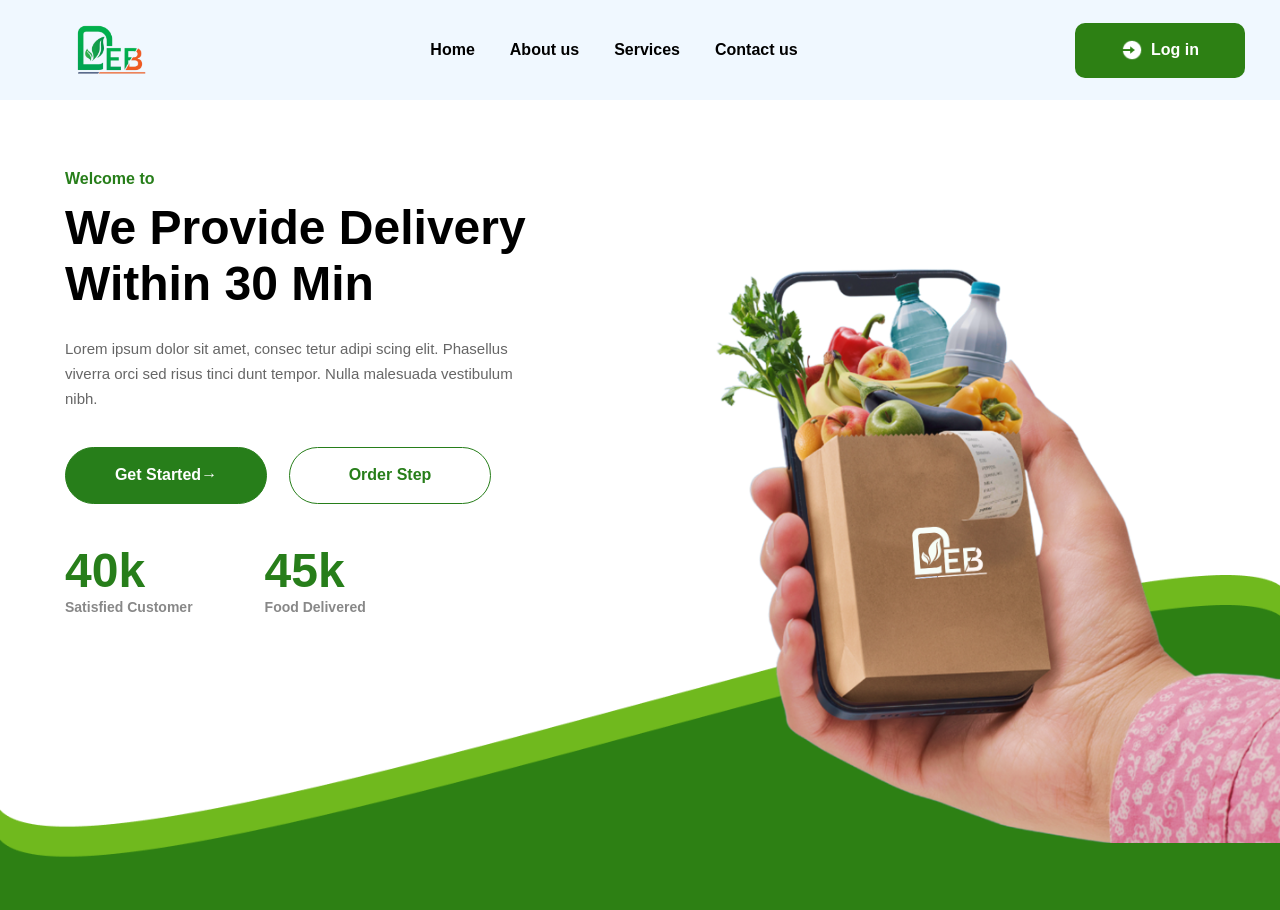
==== Projects/food-grocery-delivery-app/index.html @ 780d849a "initate project" ====
<!DOCTYPE html>
<html lang="en">

<head>
    <meta charset="UTF-8">
    <meta name="viewport" content="width=device-width, initial-scale=1.0">
    <title>Seetal</title>

    <link rel="stylesheet" href="style.css">
</head>

<body>

    <header>
        <nav>

            <!-- Logo -->
            <a href="#" class="logo">
                <img class="logo-img" src="assets/seetal logo.png" alt="Seetal Logo">
            </a>

            <!-- Menu -->
            <div class="menu">
                <ul>
                    <li>Home</li>
                    <li>About us</li>
                    <li>Services</li>
                    <li>Contact us</li>
                </ul>
            </div>

            <!-- Login -->
            <div class="login-btn">
                <img src="assets/ri_login-circle-fill.png" alt="Login">
                <span>Log in</span>
            </div>

        </nav>
    </header>

<main class="hero-container">

    <!-- Green curved background PNG -->
    <img class="hero-bg" src="assets/hero-bg.png" alt="">
    <img class="hero-bg2" src="assets/hero-bg2.png" alt="">

    <section class="hero-content">

        <span class="welcome-text">Welcome to</span>

        <h1 class="main-heading">
            We Provide Delivery<br>
            Within 30 Min
        </h1>

        <p class="description">
            Lorem ipsum dolor sit amet, consec tetur adipi scing elit.
            Phasellus viverra orci sed risus tinci dunt tempor. Nulla
            malesuada vestibulum nibh.
        </p>

        <div class="cta-group">
            <a href="#" class="btn btn-primary">
                Get Started <span>→</span>
            </a>

            <a href="#" class="btn btn-secondary">
                Order Step
            </a>
        </div>

        <div class="metrics-group">

            <div class="metric-item">
                <h3>40k</h3>
                <p>Satisfied Customer</p>
            </div>

            <div class="metric-item">
                <h3>45k</h3>
                <p>Food Delivered</p>
            </div>

        </div>

    </section>


    <section class="hero-graphic">
        <img src="assets/Group 146.png" alt="Grocery delivery">
    </section>

</main>

<section class="food-grocery-section">


</section>

</body>

</html>
---- Projects/food-grocery-delivery-app/style.css ----
* {
    margin: 0;
    padding: 0;
    box-sizing: border-box;
}

body {
    width: 100%;
    font-family: Lato, sans-serif;
}

header {
    width: 100%;
    height: 100px;
    background-color: aliceblue;
}

nav {
    width: 100%;
    height: 100%;
    display: flex;
    align-items: center;
    justify-content: space-between;
    padding: 0 35px 0 70px;
}

/* Logo */
.logo {
    display: flex;
    align-items: center;
}

.logo-img {
    width: 83px;
    height: 83px;
    object-fit: contain;
}

/* Navigation Menu */
.menu ul {
    display: flex;
    align-items: center;
    list-style: none;
    gap: 35px;
}

.menu ul li {
    font-family: Lato, sans-serif;
    font-weight: 700;
    font-size: 16px;
    line-height: 20px;
    cursor: pointer;
}

/* Login Button */
.login-btn {
    width: 170px;
    height: 55px;
    border-radius: 10px;
    background-color: #2D8014;
    color: white;

    display: flex;
    align-items: center;
    justify-content: center;
    gap: 8px;

    font-family: Lato, sans-serif;
    font-weight: 700;
    font-size: 16px;
    cursor: pointer;
}

.login-btn img {
    width: 22px;
    height: 22px;
    object-fit: contain;
}

.hero-container {
    width: 100%;
    height: 90vh;

    position: relative;
    display: flex;

    padding: 70px 65px 0;

    box-sizing: border-box;

    background: #ffffff;

    overflow: hidden;
}


.hero-bg {
    position: absolute;
    width: 100%;
    height: auto;
    left: 0;
    bottom: 0;
    z-index: 2;
    pointer-events: none;
}

.hero-bg2 {
    position: absolute;
    width: 100%;
    height: auto;
    left: 0;
    bottom: 0;
    z-index: 1;
    margin-bottom: 30px;
    pointer-events: none;
}



.hero-content {
    width: 52%;
    position: relative;
    z-index: 3;
    display: flex;
    flex-direction: column;
}


.welcome-text {
    color: #277e1a;

    font-family: Lato, sans-serif;
    font-size: 16px;
    font-weight: 700;

    margin-bottom: 12px;
}


.main-heading {
    margin: 0 0 25px;

    color: #000000;

    font-family: Lato, sans-serif;
    font-size: 48px;
    font-weight: 700;

    line-height: 1.17;
}


.description {
    max-width: 475px;

    margin: 0 0 35px;

    color: #666666;

    font-family: Lato, sans-serif;
    font-size: 15px;

    line-height: 1.65;
}

.cta-group {
    display: flex;
    gap: 22px;

    margin-bottom: 43px;
}


.btn {
    width: 202px;
    height: 57px;

    display: inline-flex;
    align-items: center;
    justify-content: center;

    border-radius: 30px;

    font-family: Lato, sans-serif;
    font-size: 16px;
    font-weight: 600;

    text-decoration: none;

    box-sizing: border-box;
}


.btn-primary {
    background: #277e1a;

    color: white;

    border: 1px solid #277e1a;
}


.btn-secondary {
    background: white;

    color: #277e1a;

    border: 1px solid #277e1a;
}


.metrics-group {
    display: flex;

    gap: 72px;
}


.metric-item h3 {
    margin: 0 0 4px;

    color: #277e1a;

    font-size: 48px;
    font-weight: 700;

    line-height: 1;
}


.metric-item p {
    margin: 0;

    color: #888888;

    font-size: 14px;
    font-weight: 600;
}

.hero-graphic {
    width: 48%;

    position: relative;
    z-index: 4;

    display: flex;
    justify-content: center;
    align-items: flex-start;
}


.hero-graphic img {
    width: 600px;
    max-width: none;

    height: auto;

    position: absolute;

    top: 55px;
    right: -65px;
}
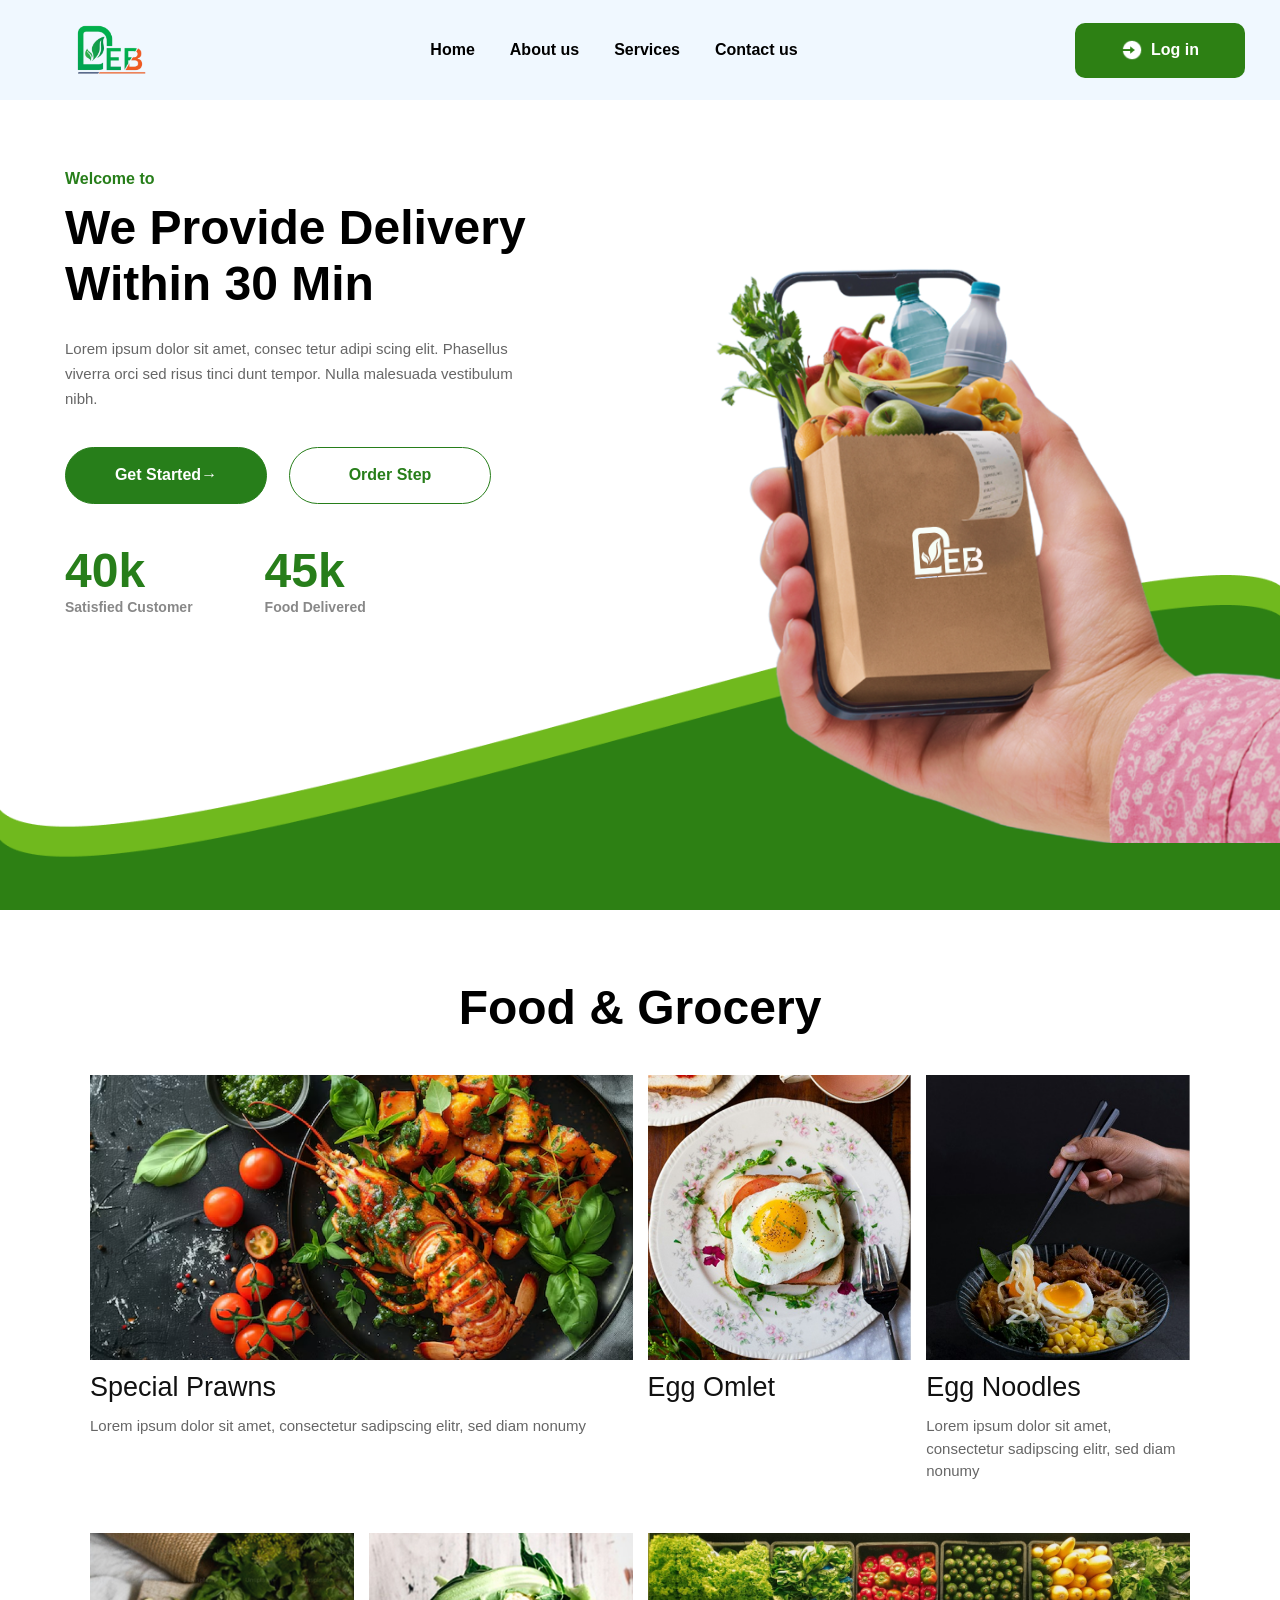
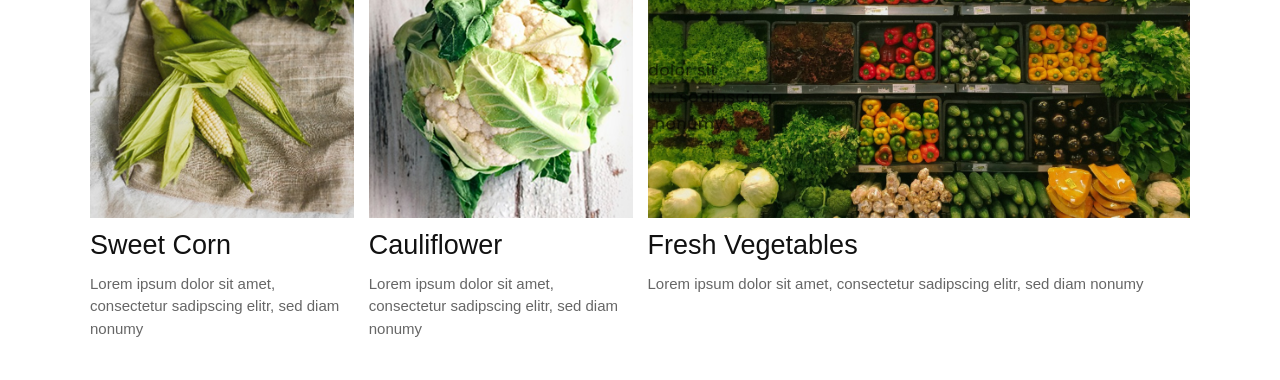
==== commit 4d4471b3: "add food grocery section" ====
--- a/Projects/food-grocery-delivery-app/index.html
+++ b/Projects/food-grocery-delivery-app/index.html
@@ -92,10 +92,61 @@
 
 </main>
 
-<section class="food-grocery-section">
+<!-- <section class="food-grocery-section">
 
+    <h2 class="section-heading">Food & Grocery</h3>
+
+    <div class="food-grid">
+        <div class="card">
+            <img src="assets/Frame 1102.png" alt="">
+            <h3>Special Prawns</h3>
+            <p>Lorem ipsum dolor sit amet, consetetur sadipscing elitr, sed diam nonumy</p>
+        </div>
+    </div>
+
+</section> -->
+
+<h2 class="section-heading">Food & Grocery</h3>
+    
+<section class="food-grid">
+
+    <div class="food-card food-large">
+        <img src="assets/Frame 1102.png" alt="Special Prawns">
+        <h2>Special Prawns</h2>
+        <p>Lorem ipsum dolor sit amet, consectetur sadipscing elitr, sed diam nonumy</p>
+    </div>
+
+    <div class="food-card">
+        <img src="assets/Frame 1104.png" alt="Egg Omlet">
+        <h2>Egg Omlet</h2>
+    </div>
+
+    <div class="food-card">
+        <img src="assets/Frame 1103.png" alt="Egg Noodles">
+        <h2>Egg Noodles</h2>
+        <p>Lorem ipsum dolor sit amet, consectetur sadipscing elitr, sed diam nonumy</p>
+    </div>
+
+    <div class="food-card">
+        <img src="assets/Frame 1117.png" alt="Sweet Corn">
+        <h2>Sweet Corn</h2>
+        <p>Lorem ipsum dolor sit amet, consectetur sadipscing elitr, sed diam nonumy</p>
+    </div>
+
+    <div class="food-card">
+        <img src="assets/Frame 1116.png" alt="Cauliflower">
+        <h2>Cauliflower</h2>
+        <p>Lorem ipsum dolor sit amet, consectetur sadipscing elitr, sed diam nonumy</p>
+    </div>
+
+    <div class="food-card food-large">
+        <img src="assets/Frame 1114.png" alt="Fresh Vegetables">
+        <h2>Fresh Vegetables</h2>
+        <p>Lorem ipsum dolor sit amet, consectetur sadipscing elitr, sed diam nonumy</p>
+    </div>
 
 </section>
+
 
 </body>
 
--- a/Projects/food-grocery-delivery-app/style.css
+++ b/Projects/food-grocery-delivery-app/style.css
@@ -259,4 +259,97 @@
 
     top: 55px;
     right: -65px;
+}
+
+
+
+.section-heading{
+    color: #000000;
+    font-family: Lato, sans-serif;
+    font-size: 48px;
+    font-weight: 700;
+    text-align: center;
+    padding-top: 70px;
+}
+
+
+
+.food-grid {
+    width: 90%;
+    max-width: 1100px;
+    margin: 40px auto;
+
+    display: grid;
+    grid-template-columns: repeat(4, 1fr);
+
+    gap: 50px 15px;
+}
+
+
+/* First image = 2 columns */
+.food-card:nth-child(1) {
+    grid-column: span 2;
+}
+
+
+/* Second image = 1 column */
+.food-card:nth-child(2) {
+    grid-column: span 1;
+}
+
+
+/* Third image = 1 column */
+.food-card:nth-child(3) {
+    grid-column: span 1;
+}
+
+
+/* Fourth image = 1 column */
+.food-card:nth-child(4) {
+    grid-column: span 1;
+}
+
+
+/* Fifth image = 1 column */
+.food-card:nth-child(5) {
+    grid-column: span 1;
+}
+
+
+/* Last image = 2 columns */
+.food-card:nth-child(6) {
+    grid-column: span 2;
+}
+
+
+.food-card img {
+    width: 100%;
+    height: 285px;
+
+    display: block;
+    object-fit: cover;
+}
+
+
+.food-card h2 {
+    margin: 12px 0;
+
+    font-family: Lato, sans-serif;
+    font-size: 27px;
+    font-weight: 500;
+
+    color: #111;
+}
+
+
+.food-card p {
+    margin: 0;
+
+    max-width: 500px;
+
+    font-family: Lato, sans-serif;
+    font-size: 15px;
+    line-height: 1.5;
+
+    color: #666;
 }
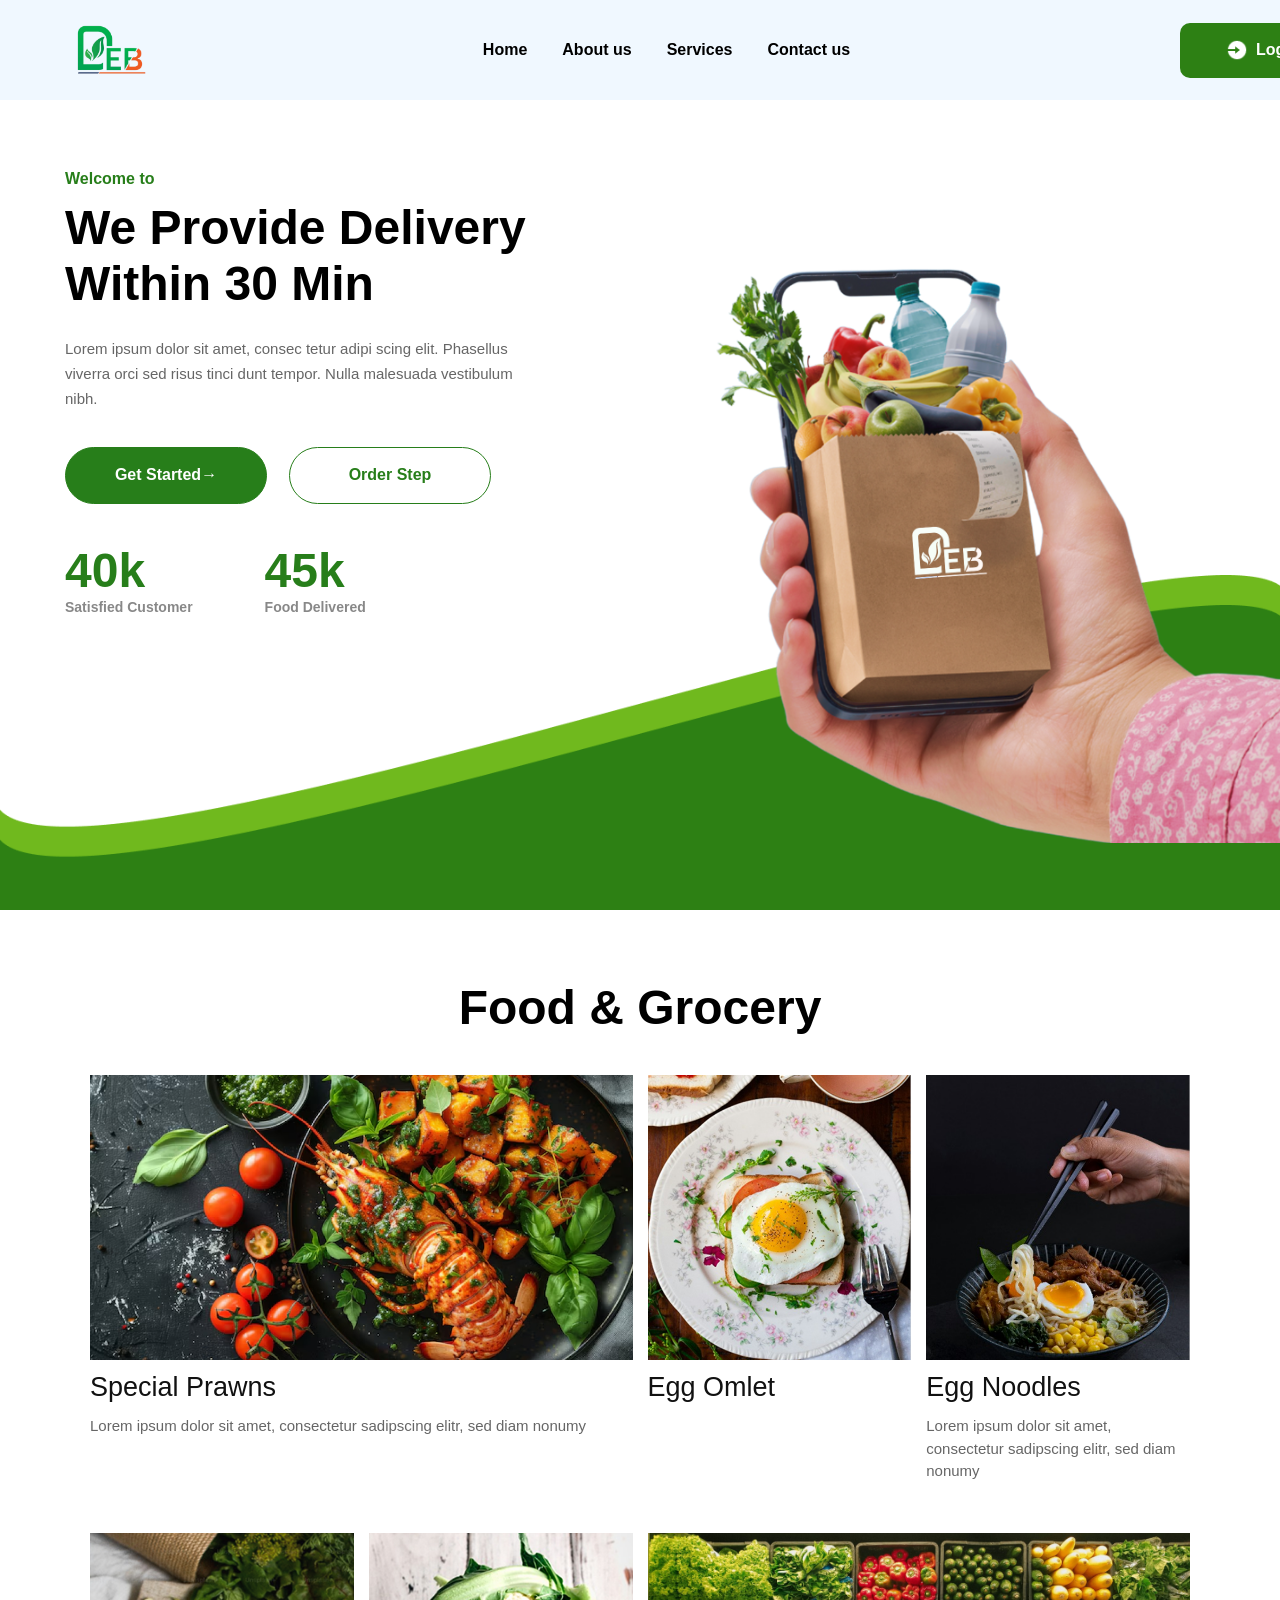
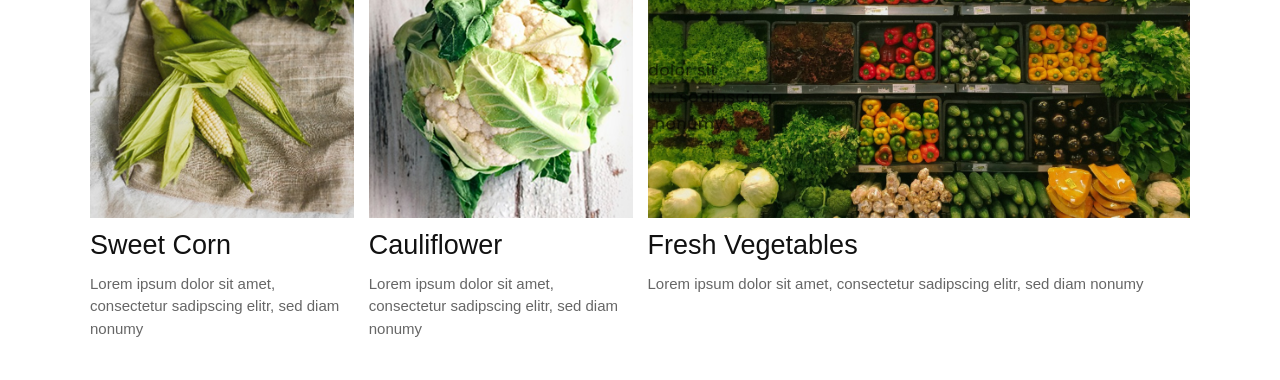
==== commit 37739d73: "complete" ====
--- a/Projects/food-grocery-delivery-app/index.html
+++ b/Projects/food-grocery-delivery-app/index.html
@@ -14,12 +14,10 @@
     <header>
         <nav>
 
-            <!-- Logo -->
             <a href="#" class="logo">
                 <img class="logo-img" src="assets/seetal logo.png" alt="Seetal Logo">
             </a>
 
-            <!-- Menu -->
             <div class="menu">
                 <ul>
                     <li>Home</li>
@@ -29,7 +27,6 @@
                 </ul>
             </div>
 
-            <!-- Login -->
             <div class="login-btn">
                 <img src="assets/ri_login-circle-fill.png" alt="Login">
                 <span>Log in</span>
@@ -40,7 +37,7 @@
 
 <main class="hero-container">
 
-    <!-- Green curved background PNG -->
+    
     <img class="hero-bg" src="assets/hero-bg.png" alt="">
     <img class="hero-bg2" src="assets/hero-bg2.png" alt="">
 
--- a/Projects/food-grocery-delivery-app/style.css
+++ b/Projects/food-grocery-delivery-app/style.css
@@ -1,7 +1,7 @@
 * {
     margin: 0;
     padding: 0;
-    box-sizing: border-box;
+    /* box-sizing: border-box; */
 }
 
 body {
@@ -24,7 +24,6 @@
     padding: 0 35px 0 70px;
 }
 
-/* Logo */
 .logo {
     display: flex;
     align-items: center;
@@ -36,7 +35,6 @@
     object-fit: contain;
 }
 
-/* Navigation Menu */
 .menu ul {
     display: flex;
     align-items: center;
@@ -52,7 +50,6 @@
     cursor: pointer;
 }
 
-/* Login Button */
 .login-btn {
     width: 170px;
     height: 55px;
@@ -286,37 +283,31 @@
 }
 
 
-/* First image = 2 columns */
 .food-card:nth-child(1) {
     grid-column: span 2;
 }
 
 
-/* Second image = 1 column */
 .food-card:nth-child(2) {
     grid-column: span 1;
 }
 
 
-/* Third image = 1 column */
 .food-card:nth-child(3) {
     grid-column: span 1;
 }
 
 
-/* Fourth image = 1 column */
 .food-card:nth-child(4) {
     grid-column: span 1;
 }
 
 
-/* Fifth image = 1 column */
 .food-card:nth-child(5) {
     grid-column: span 1;
 }
 
 
-/* Last image = 2 columns */
 .food-card:nth-child(6) {
     grid-column: span 2;
 }
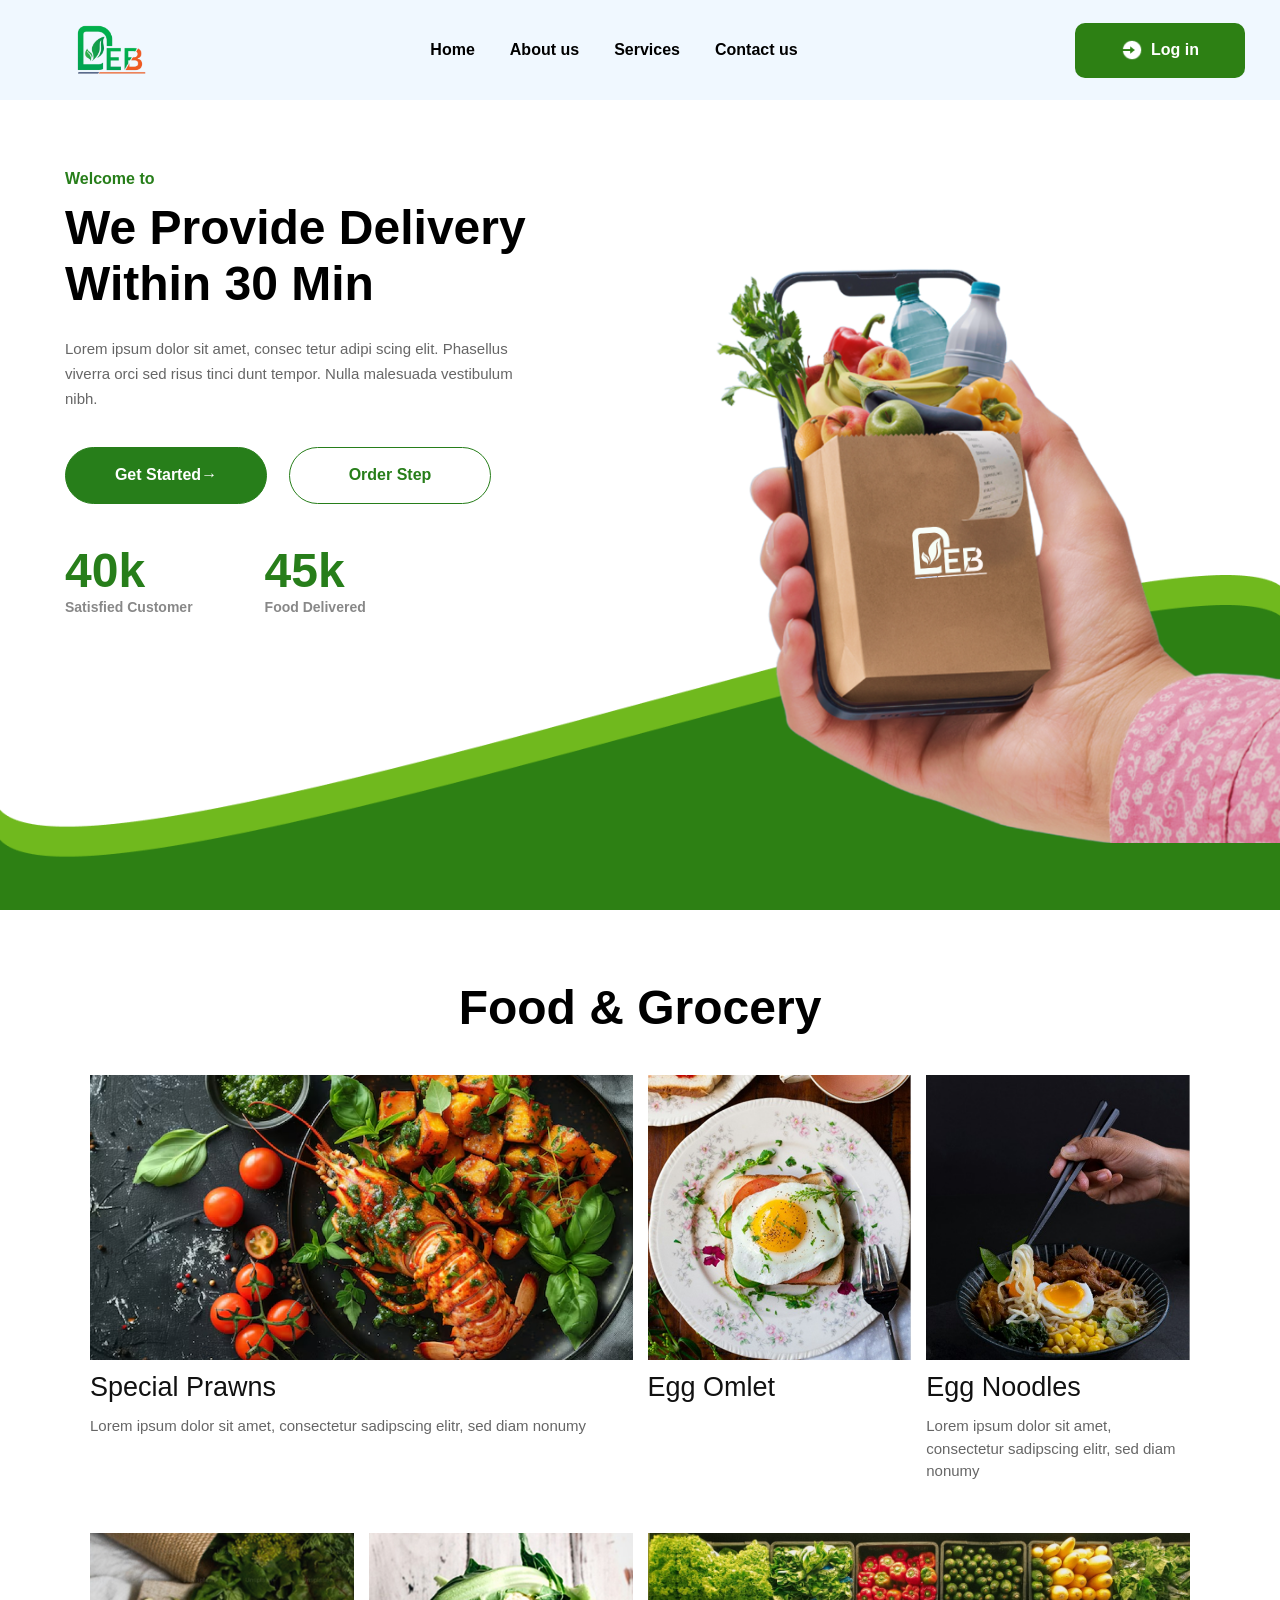
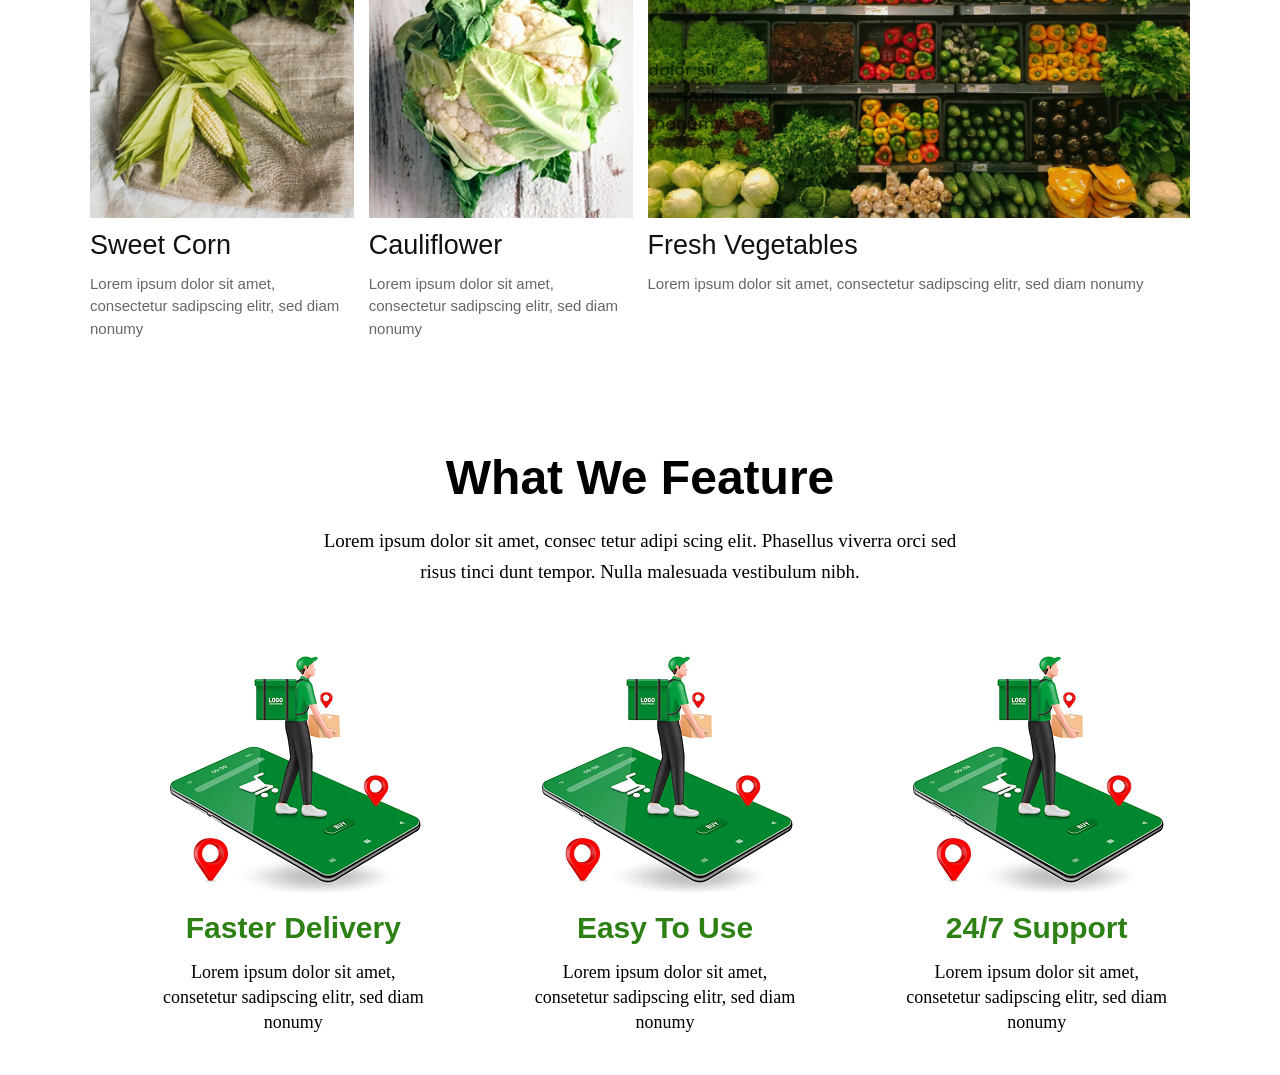
==== commit 8c008638: "add feature section" ====
--- a/Projects/food-grocery-delivery-app/index.html
+++ b/Projects/food-grocery-delivery-app/index.html
@@ -144,6 +144,27 @@
 
 </section>
 
+<h2 class="section-heading">What We Feature</h3>
+<p class="section-p">Lorem ipsum dolor sit amet, consec tetur adipi scing elit. Phasellus viverra orci sed <br> risus tinci dunt tempor. Nulla malesuada vestibulum nibh.</p>
+<section class="feature">
+    <div class="feature-card">
+        <img src="assets/image 45.png" alt="">
+        <h2>Faster Delivery</h2>
+        <p>Lorem ipsum dolor sit amet, consetetur sadipscing elitr, sed diam nonumy</p>
+    </div>
+
+    <div class="feature-card">
+        <img src="assets/image 45.png" alt="">
+        <h2>Easy To Use</h2>
+        <p>Lorem ipsum dolor sit amet, consetetur sadipscing elitr, sed diam nonumy</p>
+    </div>
+
+    <div class="feature-card">
+        <img src="assets/image 45.png" alt="">
+        <h2>24/7 Support</h2>
+        <p>Lorem ipsum dolor sit amet, consetetur sadipscing elitr, sed diam nonumy</p>
+    </div>
+</section>
 
 </body>
 
--- a/Projects/food-grocery-delivery-app/style.css
+++ b/Projects/food-grocery-delivery-app/style.css
@@ -1,7 +1,7 @@
 * {
     margin: 0;
     padding: 0;
-    /* box-sizing: border-box; */
+    box-sizing: border-box;
 }
 
 body {
@@ -77,16 +77,11 @@
 .hero-container {
     width: 100%;
     height: 90vh;
-
     position: relative;
     display: flex;
-
     padding: 70px 65px 0;
-
     box-sizing: border-box;
-
     background: #ffffff;
-
     overflow: hidden;
 }
 
@@ -125,45 +120,35 @@
 
 .welcome-text {
     color: #277e1a;
-
     font-family: Lato, sans-serif;
     font-size: 16px;
     font-weight: 700;
-
     margin-bottom: 12px;
 }
 
 
 .main-heading {
     margin: 0 0 25px;
-
     color: #000000;
-
     font-family: Lato, sans-serif;
     font-size: 48px;
     font-weight: 700;
-
     line-height: 1.17;
 }
 
 
 .description {
     max-width: 475px;
-
     margin: 0 0 35px;
-
     color: #666666;
-
     font-family: Lato, sans-serif;
     font-size: 15px;
-
     line-height: 1.65;
 }
 
 .cta-group {
     display: flex;
     gap: 22px;
-
     margin-bottom: 43px;
 }
 
@@ -171,56 +156,43 @@
 .btn {
     width: 202px;
     height: 57px;
-
     display: inline-flex;
     align-items: center;
     justify-content: center;
-
     border-radius: 30px;
-
     font-family: Lato, sans-serif;
     font-size: 16px;
     font-weight: 600;
-
     text-decoration: none;
-
     box-sizing: border-box;
 }
 
 
 .btn-primary {
     background: #277e1a;
-
     color: white;
-
     border: 1px solid #277e1a;
 }
 
 
 .btn-secondary {
     background: white;
-
     color: #277e1a;
-
     border: 1px solid #277e1a;
 }
 
 
 .metrics-group {
     display: flex;
-
     gap: 72px;
 }
 
 
 .metric-item h3 {
     margin: 0 0 4px;
-
     color: #277e1a;
-
     font-size: 48px;
     font-weight: 700;
-
     line-height: 1;
 }
 
@@ -236,10 +208,8 @@
 
 .hero-graphic {
     width: 48%;
-
     position: relative;
     z-index: 4;
-
     display: flex;
     justify-content: center;
     align-items: flex-start;
@@ -249,11 +219,8 @@
 .hero-graphic img {
     width: 600px;
     max-width: none;
-
     height: auto;
-
     position: absolute;
-
     top: 55px;
     right: -65px;
 }
@@ -275,10 +242,8 @@
     width: 90%;
     max-width: 1100px;
     margin: 40px auto;
-
     display: grid;
     grid-template-columns: repeat(4, 1fr);
-
     gap: 50px 15px;
 }
 
@@ -316,7 +281,6 @@
 .food-card img {
     width: 100%;
     height: 285px;
-
     display: block;
     object-fit: cover;
 }
@@ -324,23 +288,70 @@
 
 .food-card h2 {
     margin: 12px 0;
-
     font-family: Lato, sans-serif;
     font-size: 27px;
     font-weight: 500;
-
     color: #111;
 }
 
 
 .food-card p {
     margin: 0;
-
     max-width: 500px;
-
     font-family: Lato, sans-serif;
     font-size: 15px;
     line-height: 1.5;
-
     color: #666;
+}
+
+
+
+.section-p {
+    font-family: poppins;
+    font-weight: 400;
+    font-size: 19px;
+    line-height: 31px;
+    letter-spacing: 5%;
+    text-align: center;
+    padding: 20px;
+}
+
+
+.feature {
+    width: 100%;
+    max-width: 1100px;
+    margin: 40px auto;
+    display: flex;
+    /* grid-template-columns: repeat(4, 1fr); */
+    gap: 50px 15px;
+}
+.feature-card{
+    width: 30%;
+    margin-left: 50px;
+    padding-left: 20px;
+    padding-right: 20px;
+
+}
+.feature-card img{
+    width: 264px;
+    height: 245px;
+}
+.feature-card h2{
+    font-family:'Segoe UI', Tahoma, Geneva, Verdana, sans-serif;
+    padding: 5px;
+    text-align: center;
+    color: #2D8014;
+    letter-spacing: 5%;
+    font-size: 30px;
+    font-weight: 600;
+    margin: 10px;
+}
+.feature-card p{
+    padding: 5px auto;
+    text-align: center;
+    font-family: poppins;
+    font-weight: 400;
+    font-size: 18px;
+    line-height: 25px;
+    letter-spacing: 5%;
 }
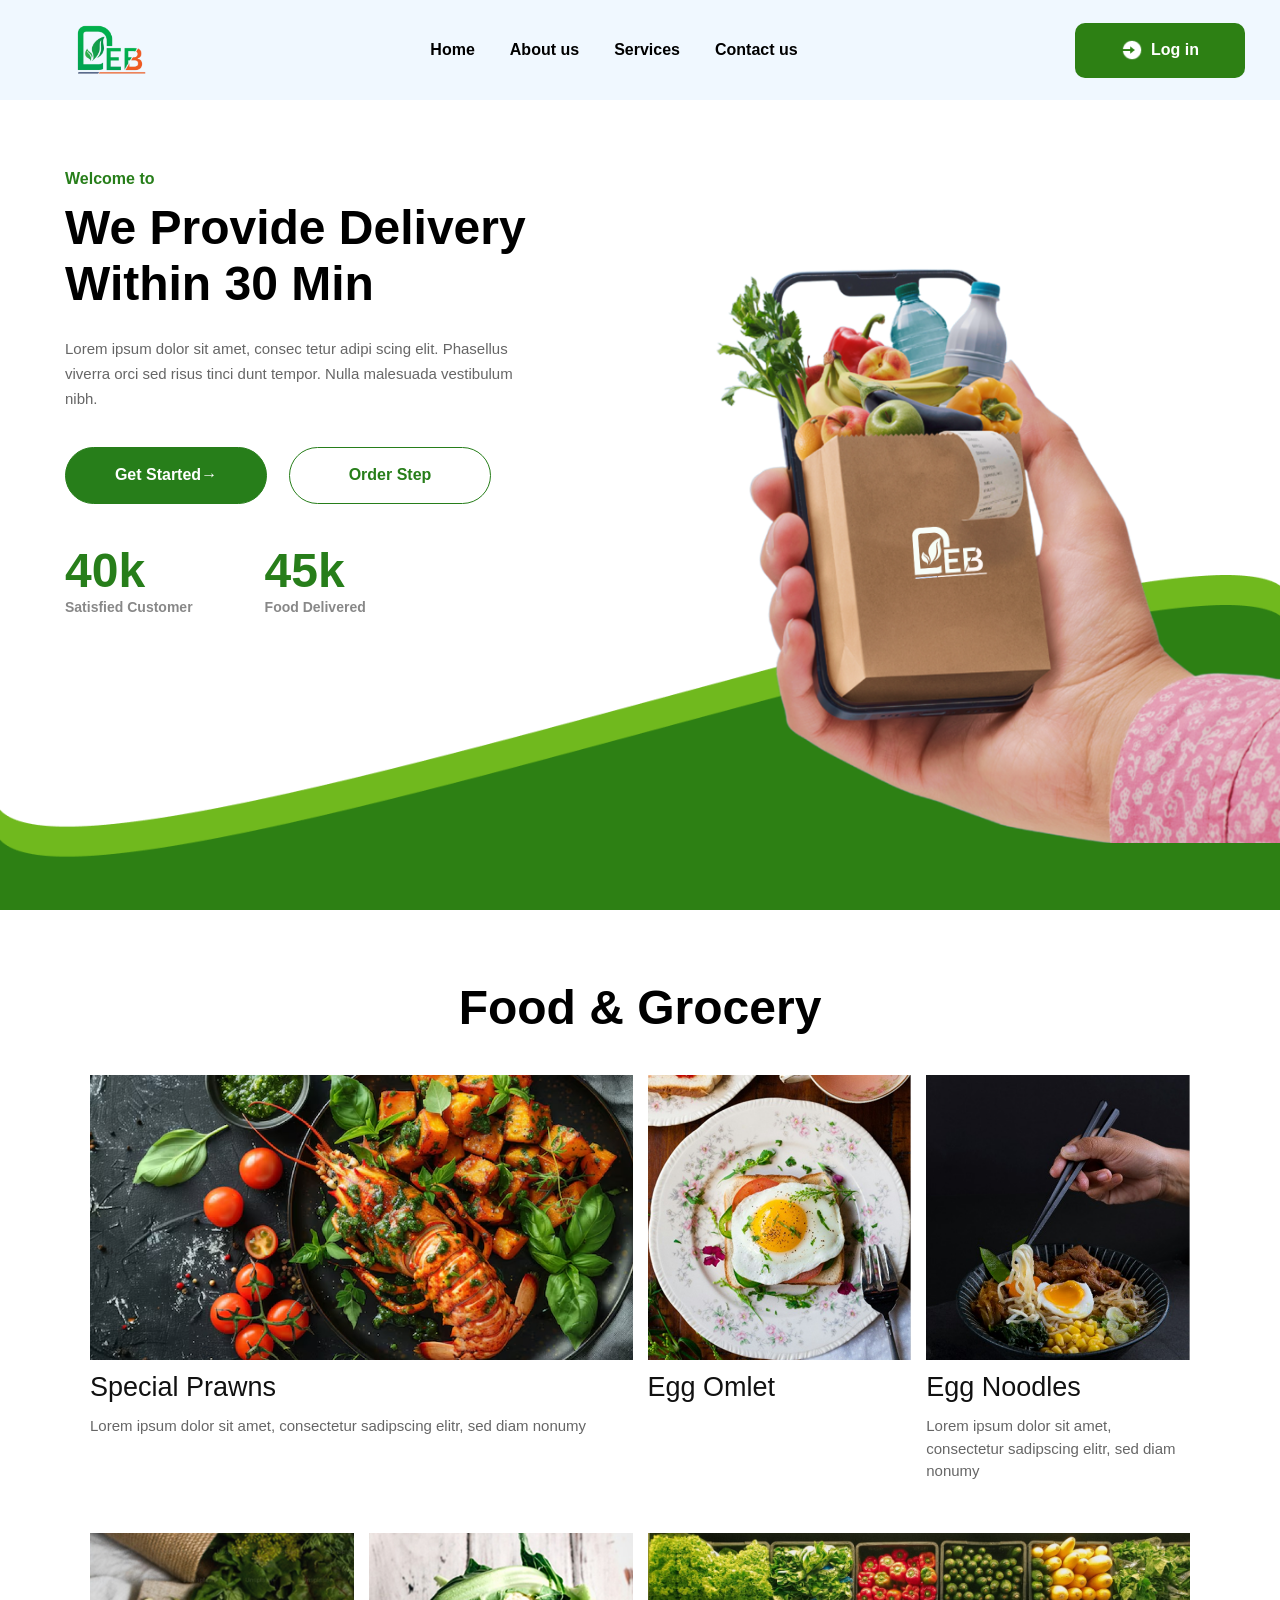
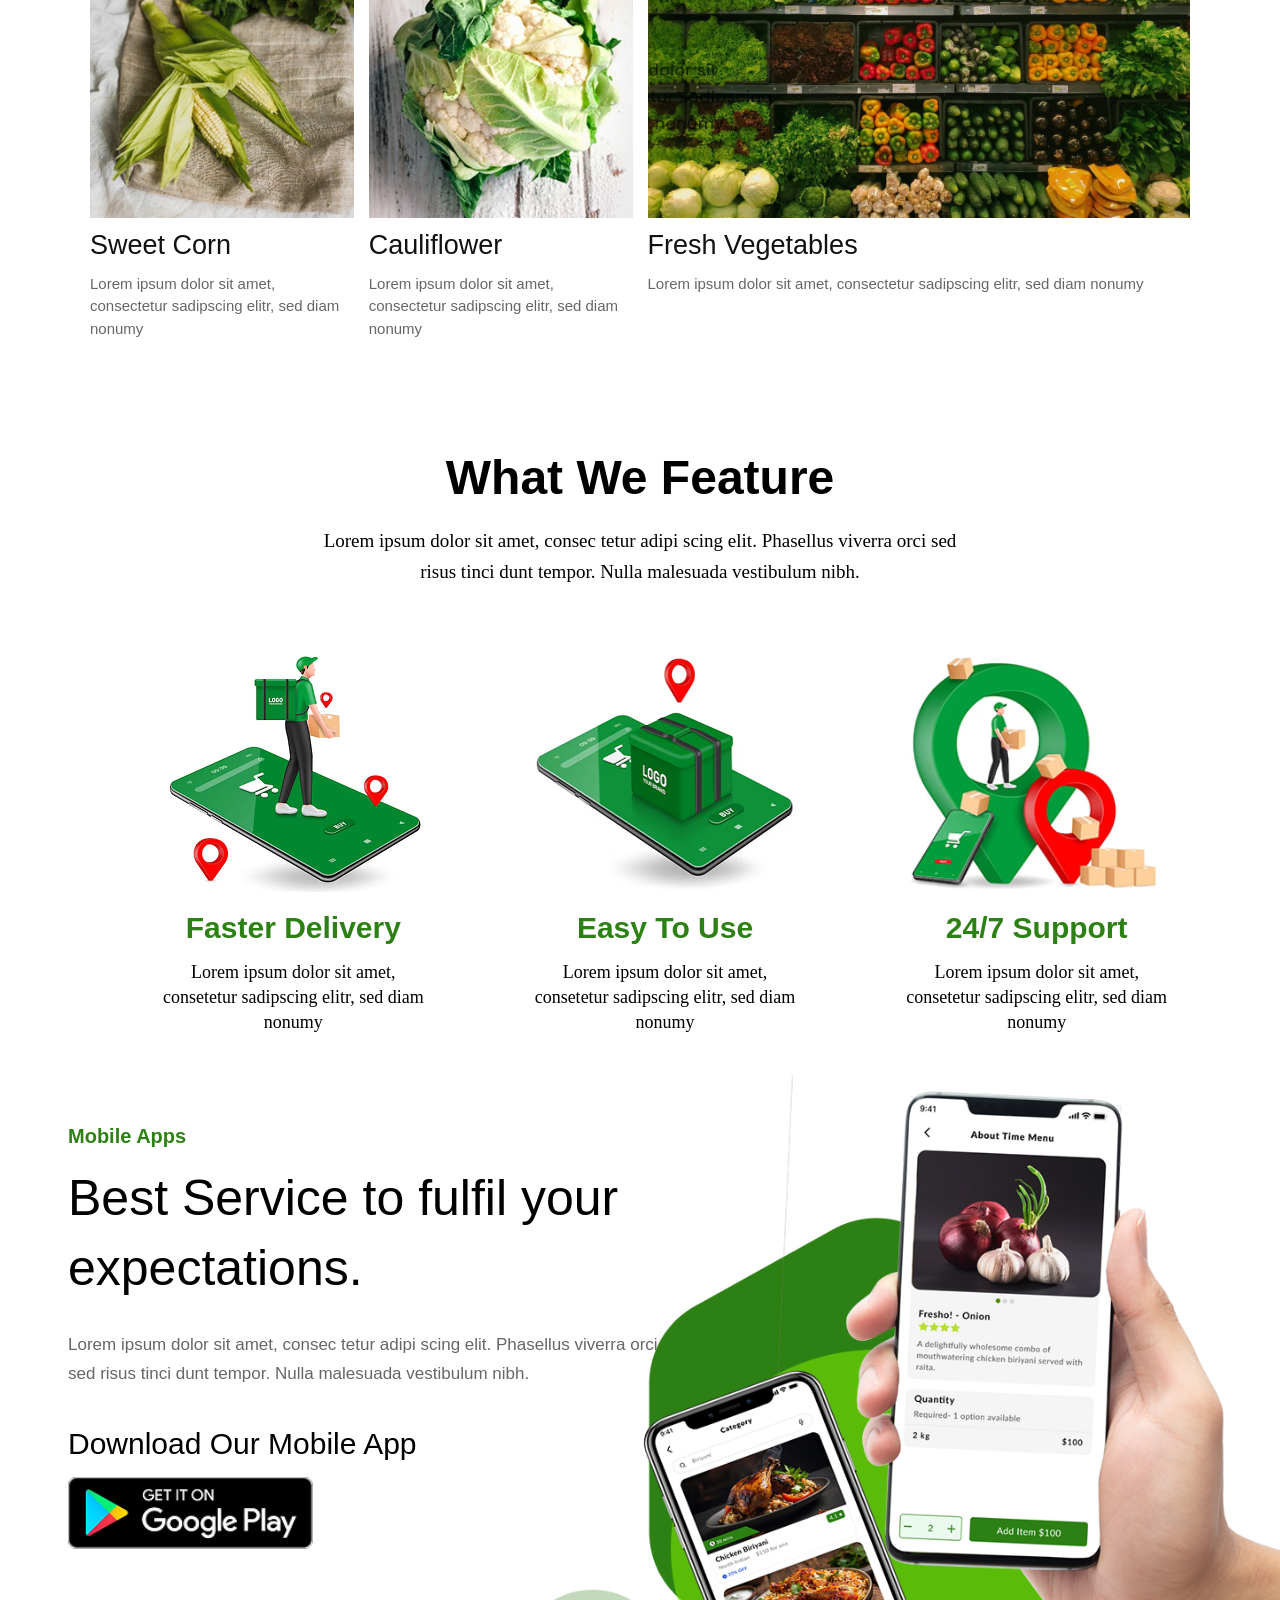
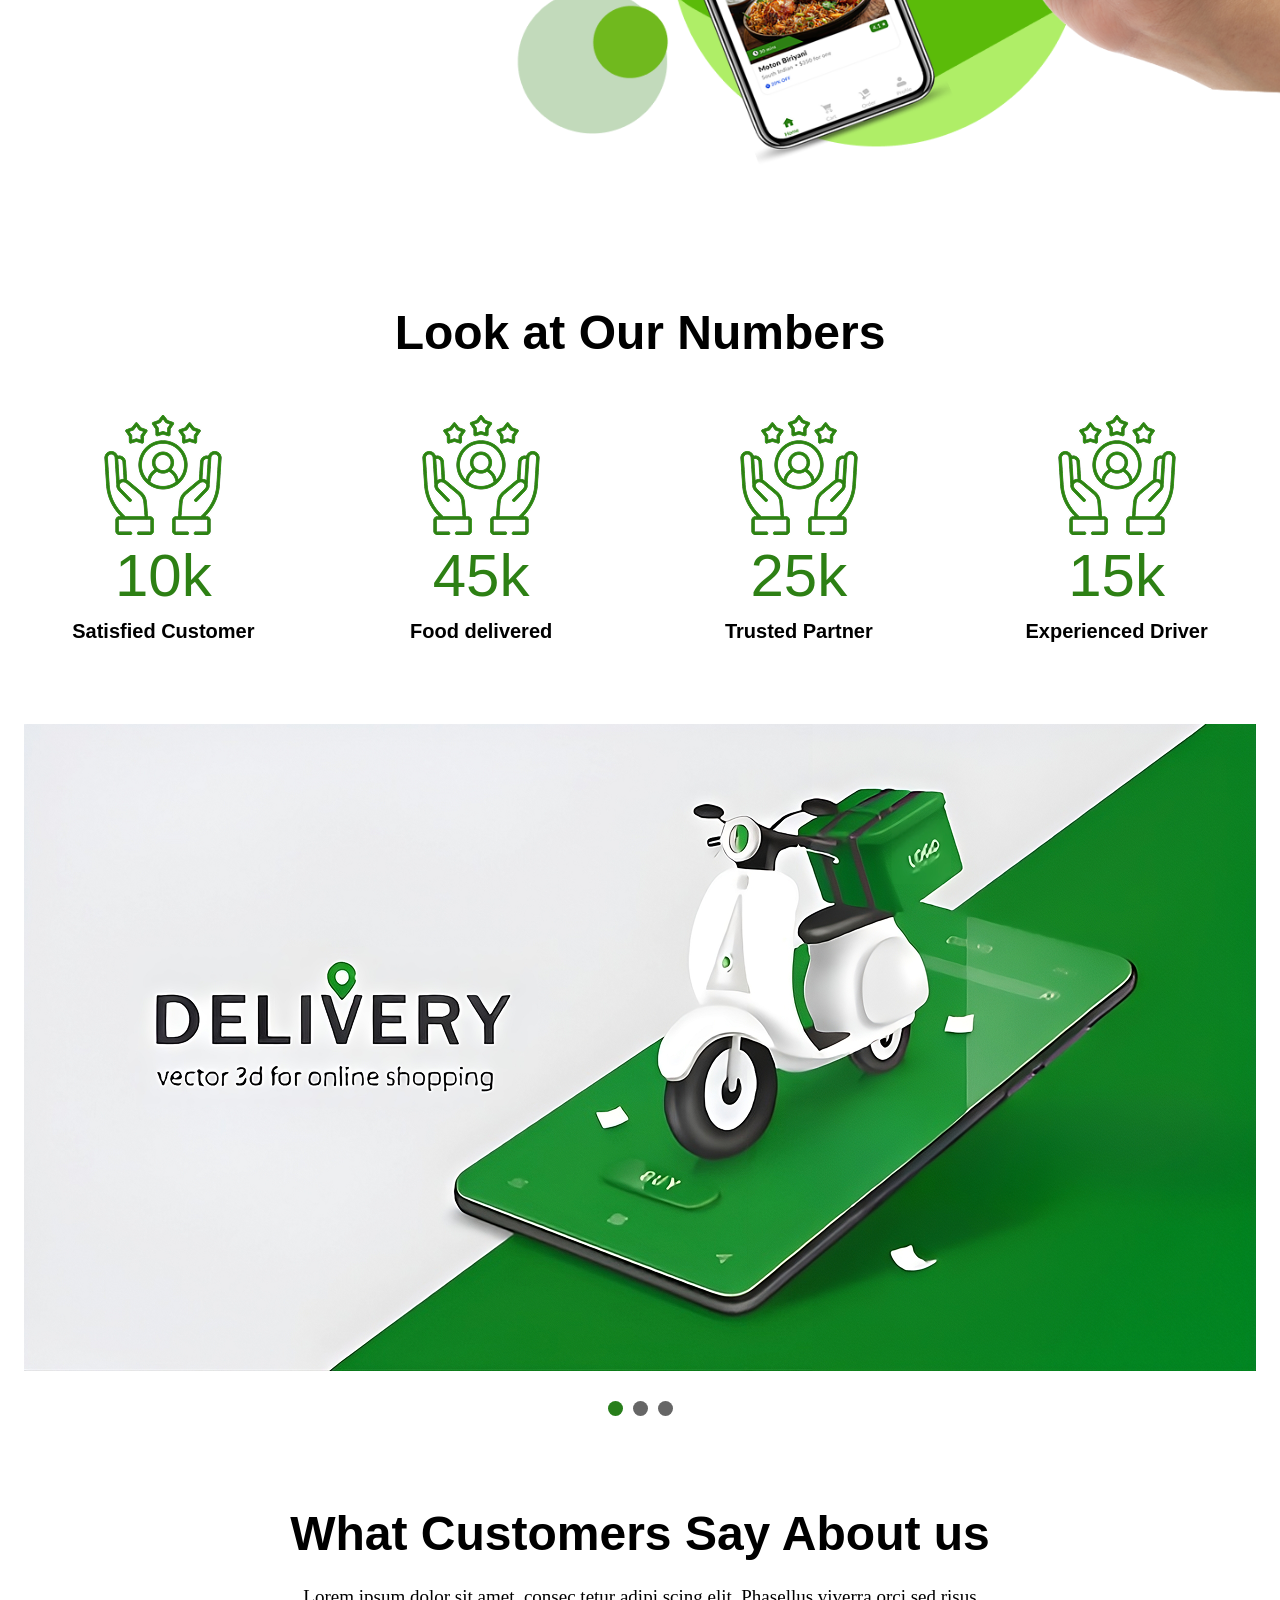
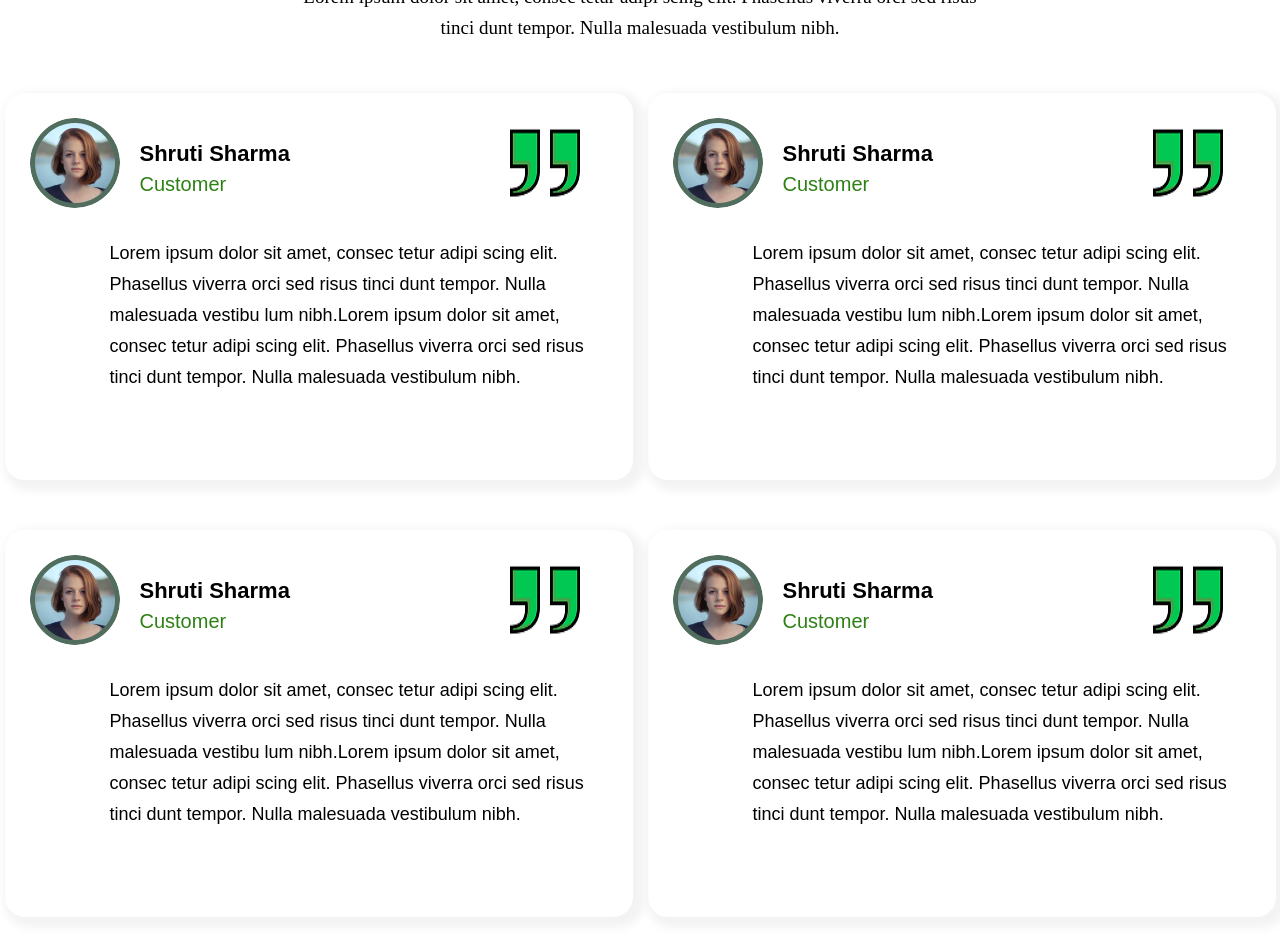
==== commit 056b65ff: "add review section" ====
--- a/Projects/food-grocery-delivery-app/index.html
+++ b/Projects/food-grocery-delivery-app/index.html
@@ -35,61 +35,61 @@
         </nav>
     </header>
 
-<main class="hero-container">
-
-    
-    <img class="hero-bg" src="assets/hero-bg.png" alt="">
-    <img class="hero-bg2" src="assets/hero-bg2.png" alt="">
-
-    <section class="hero-content">
-
-        <span class="welcome-text">Welcome to</span>
-
-        <h1 class="main-heading">
-            We Provide Delivery<br>
-            Within 30 Min
-        </h1>
-
-        <p class="description">
-            Lorem ipsum dolor sit amet, consec tetur adipi scing elit.
-            Phasellus viverra orci sed risus tinci dunt tempor. Nulla
-            malesuada vestibulum nibh.
-        </p>
-
-        <div class="cta-group">
-            <a href="#" class="btn btn-primary">
-                Get Started <span>→</span>
-            </a>
-
-            <a href="#" class="btn btn-secondary">
-                Order Step
-            </a>
-        </div>
-
-        <div class="metrics-group">
-
-            <div class="metric-item">
-                <h3>40k</h3>
-                <p>Satisfied Customer</p>
-            </div>
-
-            <div class="metric-item">
-                <h3>45k</h3>
-                <p>Food Delivered</p>
-            </div>
-
-        </div>
-
-    </section>
-
-
-    <section class="hero-graphic">
-        <img src="assets/Group 146.png" alt="Grocery delivery">
-    </section>
-
-</main>
-
-<!-- <section class="food-grocery-section">
+    <main class="hero-container">
+
+
+        <img class="hero-bg" src="assets/hero-bg.png" alt="">
+        <img class="hero-bg2" src="assets/hero-bg2.png" alt="">
+
+        <section class="hero-content">
+
+            <span class="welcome-text">Welcome to</span>
+
+            <h1 class="main-heading">
+                We Provide Delivery<br>
+                Within 30 Min
+            </h1>
+
+            <p class="description">
+                Lorem ipsum dolor sit amet, consec tetur adipi scing elit.
+                Phasellus viverra orci sed risus tinci dunt tempor. Nulla
+                malesuada vestibulum nibh.
+            </p>
+
+            <div class="cta-group">
+                <a href="#" class="btn btn-primary">
+                    Get Started <span>→</span>
+                </a>
+
+                <a href="#" class="btn btn-secondary">
+                    Order Step
+                </a>
+            </div>
+
+            <div class="metrics-group">
+
+                <div class="metric-item">
+                    <h3>40k</h3>
+                    <p>Satisfied Customer</p>
+                </div>
+
+                <div class="metric-item">
+                    <h3>45k</h3>
+                    <p>Food Delivered</p>
+                </div>
+
+            </div>
+
+        </section>
+
+
+        <section class="hero-graphic">
+            <img src="assets/Group 146.png" alt="Grocery delivery">
+        </section>
+
+    </main>
+
+    <!-- <section class="food-grocery-section">
 
     <h2 class="section-heading">Food & Grocery</h3>
 
@@ -103,68 +103,184 @@
 
 </section> -->
 
-<h2 class="section-heading">Food & Grocery</h3>
-    
-<section class="food-grid">
-
-    <div class="food-card food-large">
-        <img src="assets/Frame 1102.png" alt="Special Prawns">
-        <h2>Special Prawns</h2>
-        <p>Lorem ipsum dolor sit amet, consectetur sadipscing elitr, sed diam nonumy</p>
+    <h2 class="section-heading">Food & Grocery</h2>
+
+    <section class="food-grid">
+
+        <div class="food-card food-large">
+            <img src="assets/Frame 1102.png" alt="Special Prawns">
+            <h2>Special Prawns</h2>
+            <p>Lorem ipsum dolor sit amet, consectetur sadipscing elitr, sed diam nonumy</p>
+        </div>
+
+        <div class="food-card">
+            <img src="assets/Frame 1104.png" alt="Egg Omlet">
+            <h2>Egg Omlet</h2>
+        </div>
+
+        <div class="food-card">
+            <img src="assets/Frame 1103.png" alt="Egg Noodles">
+            <h2>Egg Noodles</h2>
+            <p>Lorem ipsum dolor sit amet, consectetur sadipscing elitr, sed diam nonumy</p>
+        </div>
+
+        <div class="food-card">
+            <img src="assets/Frame 1117.png" alt="Sweet Corn">
+            <h2>Sweet Corn</h2>
+            <p>Lorem ipsum dolor sit amet, consectetur sadipscing elitr, sed diam nonumy</p>
+        </div>
+
+        <div class="food-card">
+            <img src="assets/Frame 1116.png" alt="Cauliflower">
+            <h2>Cauliflower</h2>
+            <p>Lorem ipsum dolor sit amet, consectetur sadipscing elitr, sed diam nonumy</p>
+        </div>
+
+        <div class="food-card food-large">
+            <img src="assets/Frame 1114.png" alt="Fresh Vegetables">
+            <h2>Fresh Vegetables</h2>
+            <p>Lorem ipsum dolor sit amet, consectetur sadipscing elitr, sed diam nonumy</p>
+        </div>
+
+    </section>
+
+    <h2 class="section-heading">What We Feature</h2>
+    <p class="section-p">Lorem ipsum dolor sit amet, consec tetur adipi scing elit. Phasellus viverra orci sed
+        <br> risus tinci dunt tempor. Nulla malesuada vestibulum nibh.
+    </p>
+    <section class="feature">
+        <div class="feature-card">
+            <img src="assets/image 45.png" alt="">
+            <h2>Faster Delivery</h2>
+            <p>Lorem ipsum dolor sit amet, consetetur sadipscing elitr, sed diam nonumy</p>
+        </div>
+
+        <div class="feature-card">
+            <img src="assets/image 44.png" alt="">
+            <h2>Easy To Use</h2>
+            <p>Lorem ipsum dolor sit amet, consetetur sadipscing elitr, sed diam nonumy</p>
+        </div>
+
+        <div class="feature-card">
+            <img src="assets/image 46.png" alt="">
+            <h2>24/7 Support</h2>
+            <p>Lorem ipsum dolor sit amet, consetetur sadipscing elitr, sed diam nonumy</p>
+        </div>
+    </section>
+
+    <section class="app-download">
+        <div class="left">
+            <h4>Mobile Apps</h4>
+            <h2>
+                Best Service to fulfil your
+                <br>
+                expectations.
+            </h2>
+            <p>
+                Lorem ipsum dolor sit amet, consec tetur adipi scing elit.
+                Phasellus viverra orci sed risus tinci dunt tempor. Nulla
+                malesuada vestibulum nibh.
+            </p>
+            <h3>Download Our Mobile App</h3>
+            <img class="download-img" src="assets/download.png">
+        </div>
+
+        <div class="right">
+            <img class="app-image" src="assets/Group 37270.png">
+        </div>
+    </section>
+
+    <h2 class="section-heading">Look at Our Numbers</h2>
+    <section class="numbers">
+        <div class="num-detail">
+            <img src="assets/customer-loyalty 1.png" alt="">
+            <h2>10k</h2>
+            <p>Satisfied Customer</p>
+        </div>
+        <div class="num-detail">
+            <img src="assets/customer-loyalty 1.png" alt="">
+            <h2>45k</h2>
+            <p>Food delivered</p>
+        </div>
+        <div class="num-detail">
+            <img src="assets/customer-loyalty 1.png" alt="">
+            <h2>25k</h2>
+            <p>Trusted Partner</p>
+        </div>
+        <div class="num-detail">
+            <img src="assets/customer-loyalty 1.png" alt="">
+            <h2>15k</h2>
+            <p>Experienced Driver</p>
+        </div>
+    </section>
+
+    <section class="image-carsoul">
+        <img src="assets/pixelcut-export-tbKB_IPzx-transformed (2) 1.png" alt="">
+    </section>
+    <div class="dots">
+        <span class="dot active"></span>
+        <span class="dot"></span>
+        <span class="dot"></span>
     </div>
 
-    <div class="food-card">
-        <img src="assets/Frame 1104.png" alt="Egg Omlet">
-        <h2>Egg Omlet</h2>
-    </div>
-
-    <div class="food-card">
-        <img src="assets/Frame 1103.png" alt="Egg Noodles">
-        <h2>Egg Noodles</h2>
-        <p>Lorem ipsum dolor sit amet, consectetur sadipscing elitr, sed diam nonumy</p>
-    </div>
-
-    <div class="food-card">
-        <img src="assets/Frame 1117.png" alt="Sweet Corn">
-        <h2>Sweet Corn</h2>
-        <p>Lorem ipsum dolor sit amet, consectetur sadipscing elitr, sed diam nonumy</p>
-    </div>
-
-    <div class="food-card">
-        <img src="assets/Frame 1116.png" alt="Cauliflower">
-        <h2>Cauliflower</h2>
-        <p>Lorem ipsum dolor sit amet, consectetur sadipscing elitr, sed diam nonumy</p>
-    </div>
-
-    <div class="food-card food-large">
-        <img src="assets/Frame 1114.png" alt="Fresh Vegetables">
-        <h2>Fresh Vegetables</h2>
-        <p>Lorem ipsum dolor sit amet, consectetur sadipscing elitr, sed diam nonumy</p>
-    </div>
-
-</section>
-
-<h2 class="section-heading">What We Feature</h3>
-<p class="section-p">Lorem ipsum dolor sit amet, consec tetur adipi scing elit. Phasellus viverra orci sed <br> risus tinci dunt tempor. Nulla malesuada vestibulum nibh.</p>
-<section class="feature">
-    <div class="feature-card">
-        <img src="assets/image 45.png" alt="">
-        <h2>Faster Delivery</h2>
-        <p>Lorem ipsum dolor sit amet, consetetur sadipscing elitr, sed diam nonumy</p>
-    </div>
-
-    <div class="feature-card">
-        <img src="assets/image 45.png" alt="">
-        <h2>Easy To Use</h2>
-        <p>Lorem ipsum dolor sit amet, consetetur sadipscing elitr, sed diam nonumy</p>
-    </div>
-
-    <div class="feature-card">
-        <img src="assets/image 45.png" alt="">
-        <h2>24/7 Support</h2>
-        <p>Lorem ipsum dolor sit amet, consetetur sadipscing elitr, sed diam nonumy</p>
-    </div>
-</section>
+
+    <h2 class="section-heading">What Customers Say About us</h2>
+    <p class="section-p">Lorem ipsum dolor sit amet, consec tetur adipi scing elit. Phasellus viverra orci sed risus <br>tinci dunt tempor. Nulla malesuada vestibulum nibh.</p>
+    <section class="review">
+        <div class="review-card">
+            <div class="top">
+                <img class="customer-profile-pic" src="assets/Frame 1168.png" alt="">
+                <div>
+                <div class="customer-name">Shruti Sharma</div>
+                <div class="customer">Customer</div>
+                </div>
+                <img class="quote-img" src="assets/close 1.png" alt="">
+            </div>
+            <div class="bottom">
+                <p class="review-descp">Lorem ipsum dolor sit amet, consec tetur adipi scing elit. Phasellus viverra orci sed risus tinci dunt tempor. Nulla malesuada vestibu lum nibh.Lorem ipsum dolor sit amet, consec tetur adipi scing elit. Phasellus viverra orci sed risus tinci dunt tempor. Nulla malesuada vestibulum nibh.</p>
+            </div>
+        </div>
+        <div class="review-card">
+            <div class="top">
+                <img class="customer-profile-pic" src="assets/Frame 1168.png" alt="">
+                <div>
+                <div class="customer-name">Shruti Sharma</div>
+                <div class="customer">Customer</div>
+                </div>
+                <img class="quote-img" src="assets/close 1.png" alt="">
+            </div>
+            <div class="bottom">
+                <p class="review-descp">Lorem ipsum dolor sit amet, consec tetur adipi scing elit. Phasellus viverra orci sed risus tinci dunt tempor. Nulla malesuada vestibu lum nibh.Lorem ipsum dolor sit amet, consec tetur adipi scing elit. Phasellus viverra orci sed risus tinci dunt tempor. Nulla malesuada vestibulum nibh.</p>
+            </div>
+        </div>
+        <div class="review-card">
+            <div class="top">
+                <img class="customer-profile-pic" src="assets/Frame 1168.png" alt="">
+                <div>
+                <div class="customer-name">Shruti Sharma</div>
+                <div class="customer">Customer</div>
+                </div>
+                <img class="quote-img" src="assets/close 1.png" alt="">
+            </div>
+            <div class="bottom">
+                <p class="review-descp">Lorem ipsum dolor sit amet, consec tetur adipi scing elit. Phasellus viverra orci sed risus tinci dunt tempor. Nulla malesuada vestibu lum nibh.Lorem ipsum dolor sit amet, consec tetur adipi scing elit. Phasellus viverra orci sed risus tinci dunt tempor. Nulla malesuada vestibulum nibh.</p>
+            </div>
+        </div>
+        <div class="review-card">
+            <div class="top">
+                <img class="customer-profile-pic" src="assets/Frame 1168.png" alt="">
+                <div>
+                <div class="customer-name">Shruti Sharma</div>
+                <div class="customer">Customer</div>
+                </div>
+                <img class="quote-img" src="assets/close 1.png" alt="">
+            </div>
+            <div class="bottom">
+                <p class="review-descp">Lorem ipsum dolor sit amet, consec tetur adipi scing elit. Phasellus viverra orci sed risus tinci dunt tempor. Nulla malesuada vestibu lum nibh.Lorem ipsum dolor sit amet, consec tetur adipi scing elit. Phasellus viverra orci sed risus tinci dunt tempor. Nulla malesuada vestibulum nibh.</p>
+            </div>
+        </div>
+    </section>
+
 
 </body>
 
--- a/Projects/food-grocery-delivery-app/style.css
+++ b/Projects/food-grocery-delivery-app/style.css
@@ -354,4 +354,255 @@
     font-size: 18px;
     line-height: 25px;
     letter-spacing: 5%;
+}
+
+/* 
+.app-download {
+    display: flex;
+    width: 100%;
+    margin: 10px auto;
+
+}
+
+.left{
+    width: 40%;
+    padding: 50px;
+}
+.right {
+    width: 50%;
+}
+.left h4{
+    font-family:'Segoe UI', Tahoma, Geneva, Verdana, sans-serif;
+    font-weight: 600;
+    font-size: 20px;
+    line-height: 31px;
+    letter-spacing: 5%;
+    color: #2D8014;
+
+}
+.left h2{
+    font-family: 'Segoe UI', Tahoma, Geneva, Verdana, sans-serif;
+    font-size: 50px;
+    font-weight: 500;
+    line-height: 72px;
+    letter-spacing: 5%;
+    color: #000000;
+} */
+
+.app-download {
+    width: 100%;
+    height: 760px;
+    display: flex;
+    position: relative;
+    padding: 50px 0 0 68px;
+    box-sizing: border-box;
+    overflow: hidden;
+    background: white;
+}
+
+.left {
+    width: 52%;
+    position: relative;
+    z-index: 5;
+    box-sizing: border-box;
+}
+
+.left h4 {
+    margin: 0 0 15px;
+    font-family: 'Segoe UI', sans-serif;
+    font-size: 20px;
+    font-weight: 600;
+    color: #2D8014;
+}
+
+.left h2 {
+    margin: 0 0 28px;
+    font-family: 'Segoe UI', sans-serif;
+    font-size: 50px;
+    font-weight: 500;
+    line-height: 1.4;
+    color: #000;
+}
+
+.left p {
+    width: 600px;
+    margin: 0 0 38px;
+    font-family: 'Segoe UI', sans-serif;
+    font-size: 17px;
+    line-height: 1.7;
+    color: #666;
+}
+
+.left h3 {
+    margin: 0 0 16px;
+    font-family: 'Segoe UI', sans-serif;
+    font-size: 30px;
+    font-weight: 500;
+    color: #000;
+}
+
+.download-img {
+    width: 245px;
+    height: auto;
+}
+
+.right {
+    position: absolute;
+    width: 60%;
+    height: 100%;
+    top: 0;
+    right: 0;
+    z-index: 2;
+}
+
+.app-image {
+    position: absolute;
+    width: 800px;
+    top: -30px;
+    right: -10px;
+}
+
+.numbers{
+    display: flex;
+    width: 1271px;
+    margin: 0 auto;
+    padding: 50px;
+    background-color: #ffffff;
+    gap: 100px;
+}
+.num-detail{
+    width: 240px;
+    height: 234px;
+    padding: 5px;
+    display: flex;
+    flex-direction: column;    
+    align-items: center; 
+}
+.num-detail img{
+    width: 120px;
+    height: 120px;
+}
+.num-detail h2{
+    text-align: center;
+    padding: 25px;
+    font-weight: 500;
+    font-size: 60px;
+    line-height: 31px;
+    letter-spacing: 5%;
+    color: #2D8014;    
+}
+.num-detail p{
+    text-align: center;
+    font-weight: 600;
+    font-size: 20px;
+    letter-spacing: 5%;
+    line-height: 31px;
+}
+
+
+.image-carsoul {
+    width: 100%;
+    max-width: 1271px;
+    margin: 30px auto;
+    display: flex;
+    flex-direction: column;
+    align-items: center;
+}
+.image-carousel img {
+    width: 1232px;
+    max-width: 100%;
+    height: auto;
+    display: block;
+}
+
+.dots {
+    display: flex;
+    gap: 10px;
+    flex-direction: row;    
+    align-items: center; 
+    justify-content: center;
+    margin-bottom: 20px;
+}
+
+.dot {
+    width: 15px;
+    height: 15px;
+    background-color: #666;
+    border-radius: 50px;
+}
+.active{
+    background-color: #277e1a;
+}
+
+.review{
+    width: 100%;
+    max-width: 1271px;
+    margin: 30px auto;
+    display: grid;
+    grid-template-columns: repeat(2, 1fr);
+    gap: 50px 15px;
+    
+}
+
+.review-card{
+    width: 628px;
+    height: 387px;
+    border-radius: 20px;
+    padding: 25px;
+    box-shadow: 5px 5px 10px 6px #0000000D;
+
+}
+
+.top{
+    display: flex;
+    gap: 20px;
+}
+
+.customer-profile-pic {
+    width: 90px;
+    height: 90px;
+    border-radius: 200px;
+}
+
+.customer-name{
+font-family:'Segoe UI', Tahoma, Geneva, Verdana, sans-serif;
+font-weight: 600;
+font-style: SemiBold;
+font-size: 22px;
+line-height: 31px;
+letter-spacing: 5%;
+vertical-align: middle;
+text-transform: capitalize;
+color: #000000;
+margin-top: 20px;
+}
+
+.customer{
+font-family:'Segoe UI', Tahoma, Geneva, Verdana, sans-serif;
+font-weight: 300;
+font-style: Light;
+font-size: 20px;
+line-height: 31px;
+letter-spacing: 5%;
+vertical-align: middle;
+text-transform: capitalize;
+color: #2D8014;
+}
+
+.quote-img{
+width: 70;
+height: 70;
+margin-left: 200px;
+}
+
+.review-descp{
+font-family:'Segoe UI', Tahoma, Geneva, Verdana, sans-serif;
+font-weight: 500;
+font-style: Medium;
+font-size: 18px;
+margin-top: 30px;
+padding-left: 80px;
+line-height: 31px;
+letter-spacing: 5%;
+vertical-align: middle;
 }
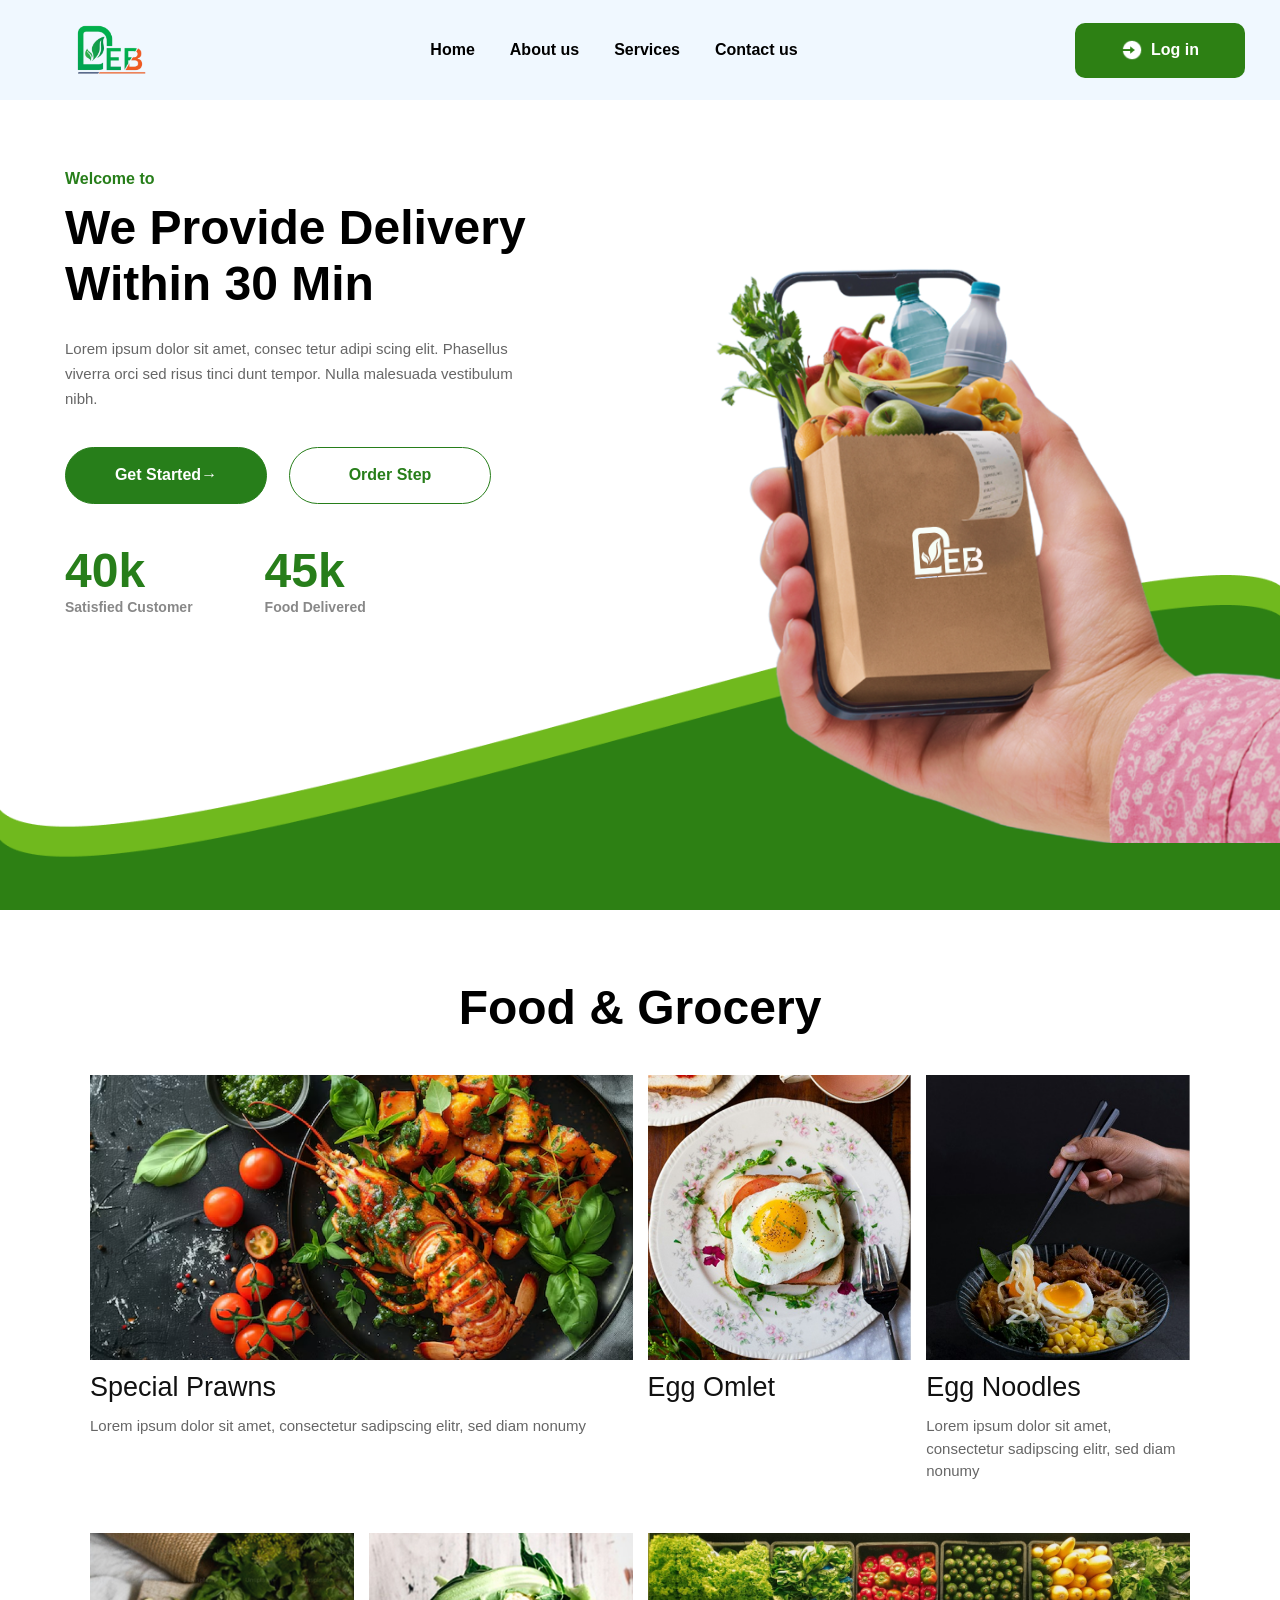
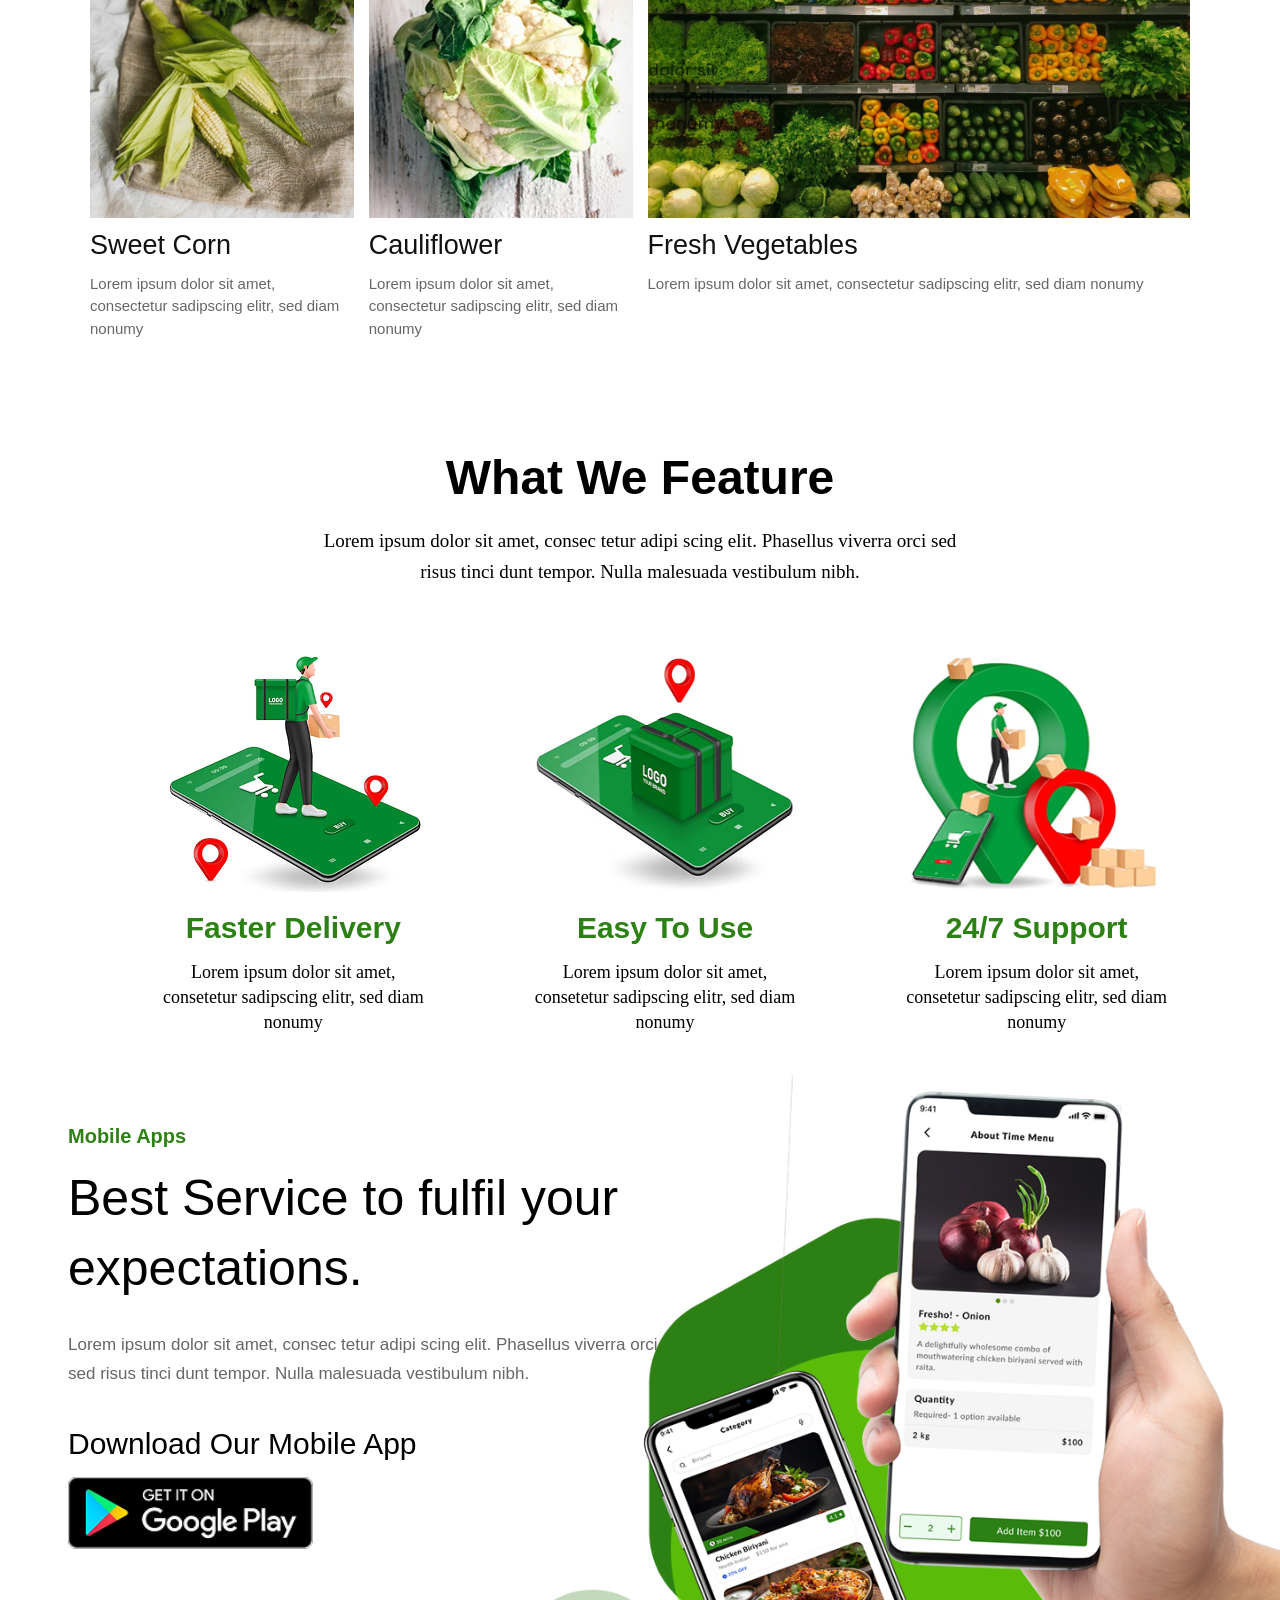
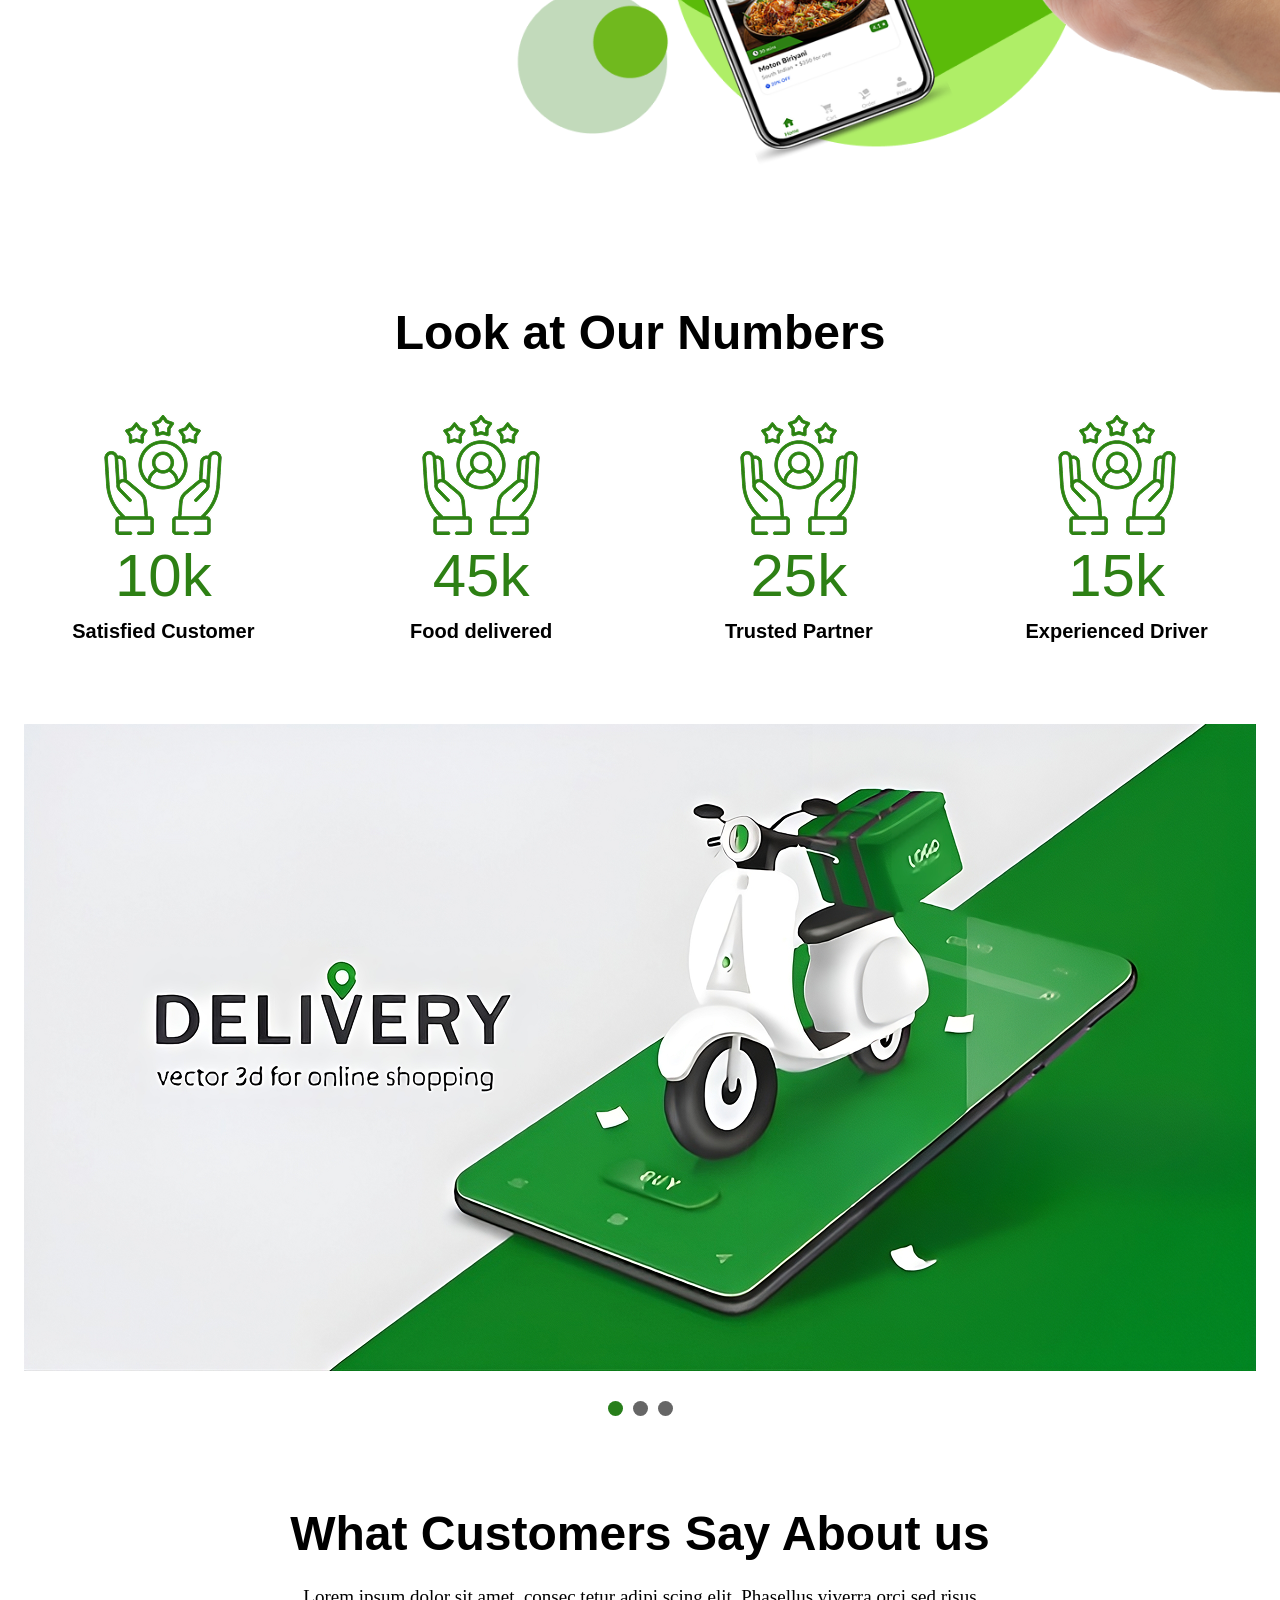
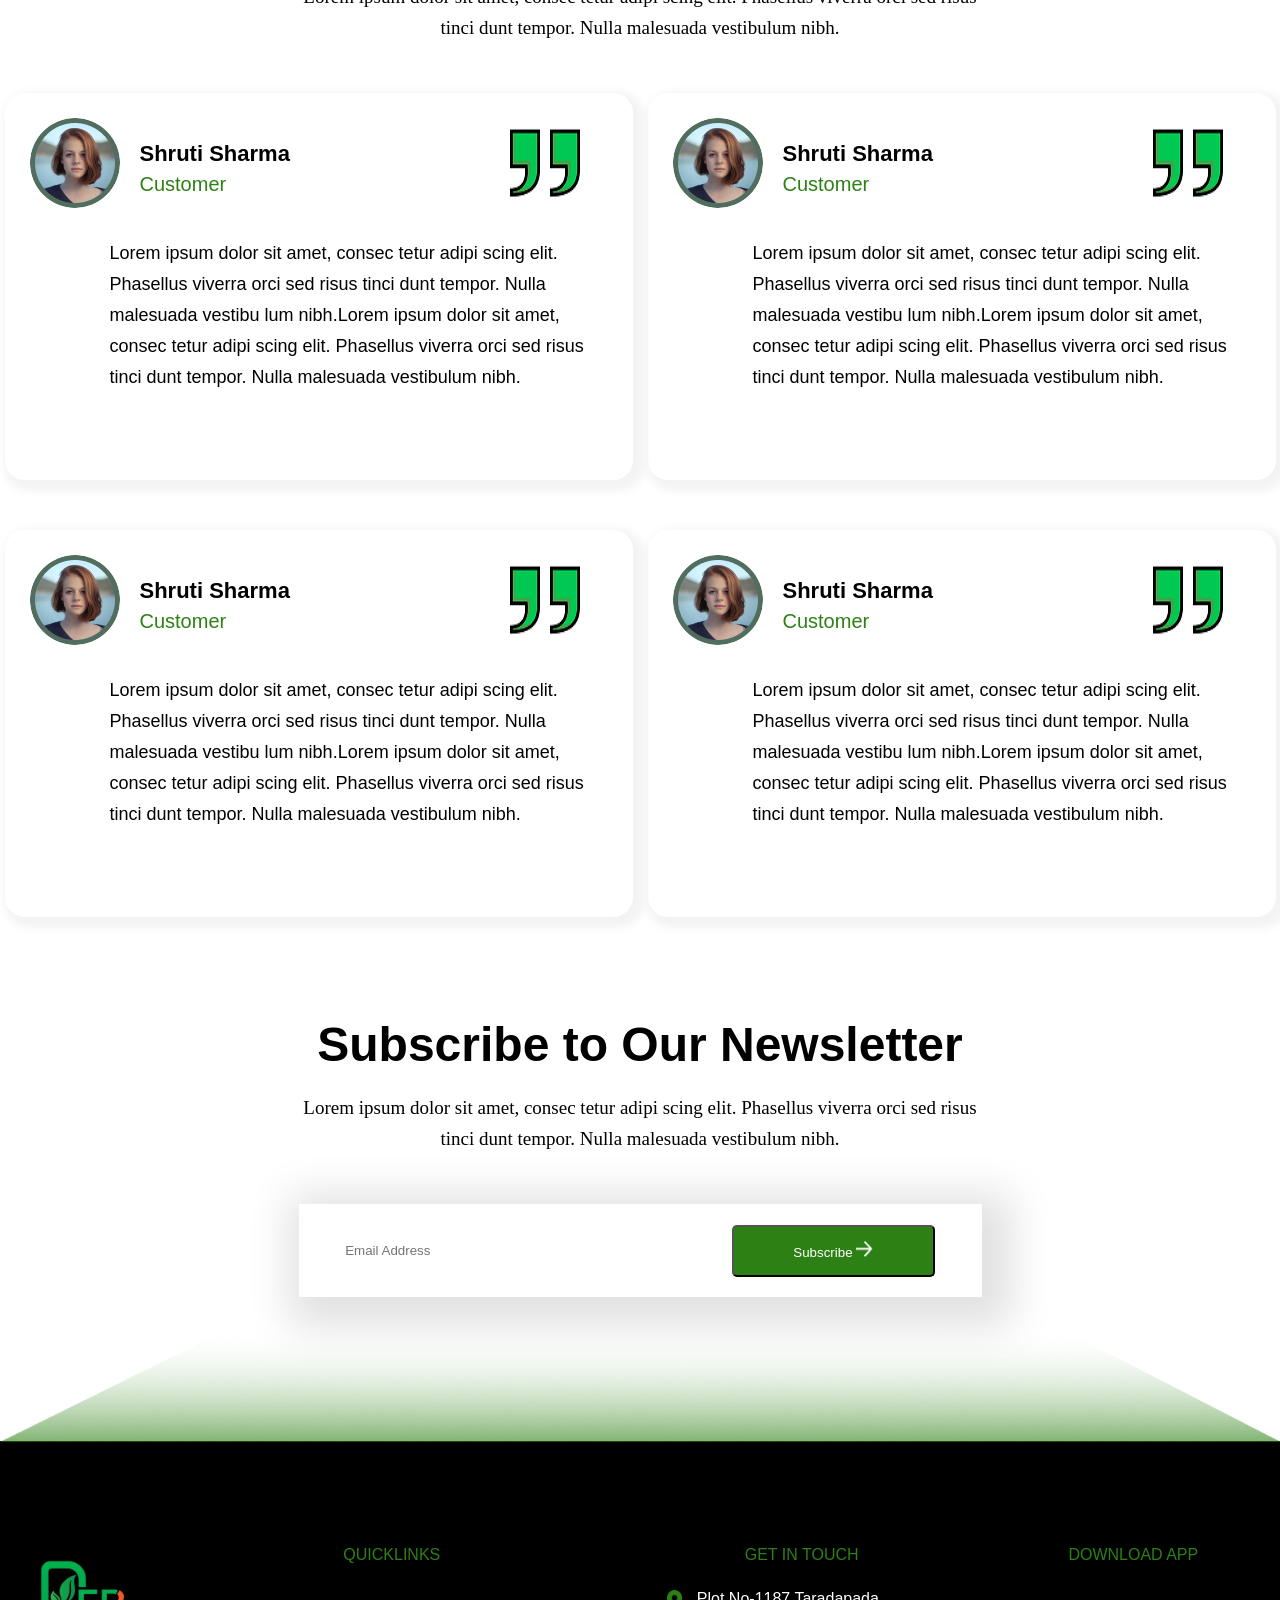
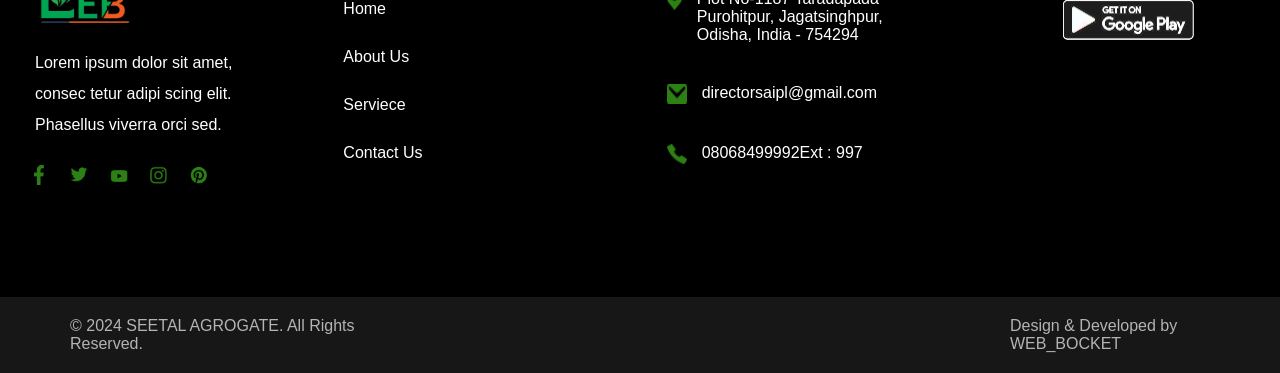
==== commit 16b364de: "complete project" ====
--- a/Projects/food-grocery-delivery-app/index.html
+++ b/Projects/food-grocery-delivery-app/index.html
@@ -225,62 +225,139 @@
 
 
     <h2 class="section-heading">What Customers Say About us</h2>
-    <p class="section-p">Lorem ipsum dolor sit amet, consec tetur adipi scing elit. Phasellus viverra orci sed risus <br>tinci dunt tempor. Nulla malesuada vestibulum nibh.</p>
+    <p class="section-p">Lorem ipsum dolor sit amet, consec tetur adipi scing elit. Phasellus viverra orci sed risus
+        <br>tinci dunt tempor. Nulla malesuada vestibulum nibh.
+    </p>
     <section class="review">
         <div class="review-card">
             <div class="top">
                 <img class="customer-profile-pic" src="assets/Frame 1168.png" alt="">
                 <div>
-                <div class="customer-name">Shruti Sharma</div>
-                <div class="customer">Customer</div>
+                    <div class="customer-name">Shruti Sharma</div>
+                    <div class="customer">Customer</div>
                 </div>
                 <img class="quote-img" src="assets/close 1.png" alt="">
             </div>
             <div class="bottom">
-                <p class="review-descp">Lorem ipsum dolor sit amet, consec tetur adipi scing elit. Phasellus viverra orci sed risus tinci dunt tempor. Nulla malesuada vestibu lum nibh.Lorem ipsum dolor sit amet, consec tetur adipi scing elit. Phasellus viverra orci sed risus tinci dunt tempor. Nulla malesuada vestibulum nibh.</p>
+                <p class="review-descp">Lorem ipsum dolor sit amet, consec tetur adipi scing elit. Phasellus viverra
+                    orci sed risus tinci dunt tempor. Nulla malesuada vestibu lum nibh.Lorem ipsum dolor sit amet,
+                    consec tetur adipi scing elit. Phasellus viverra orci sed risus tinci dunt tempor. Nulla malesuada
+                    vestibulum nibh.</p>
             </div>
         </div>
         <div class="review-card">
             <div class="top">
                 <img class="customer-profile-pic" src="assets/Frame 1168.png" alt="">
                 <div>
-                <div class="customer-name">Shruti Sharma</div>
-                <div class="customer">Customer</div>
+                    <div class="customer-name">Shruti Sharma</div>
+                    <div class="customer">Customer</div>
                 </div>
                 <img class="quote-img" src="assets/close 1.png" alt="">
             </div>
             <div class="bottom">
-                <p class="review-descp">Lorem ipsum dolor sit amet, consec tetur adipi scing elit. Phasellus viverra orci sed risus tinci dunt tempor. Nulla malesuada vestibu lum nibh.Lorem ipsum dolor sit amet, consec tetur adipi scing elit. Phasellus viverra orci sed risus tinci dunt tempor. Nulla malesuada vestibulum nibh.</p>
+                <p class="review-descp">Lorem ipsum dolor sit amet, consec tetur adipi scing elit. Phasellus viverra
+                    orci sed risus tinci dunt tempor. Nulla malesuada vestibu lum nibh.Lorem ipsum dolor sit amet,
+                    consec tetur adipi scing elit. Phasellus viverra orci sed risus tinci dunt tempor. Nulla malesuada
+                    vestibulum nibh.</p>
             </div>
         </div>
         <div class="review-card">
             <div class="top">
                 <img class="customer-profile-pic" src="assets/Frame 1168.png" alt="">
                 <div>
-                <div class="customer-name">Shruti Sharma</div>
-                <div class="customer">Customer</div>
+                    <div class="customer-name">Shruti Sharma</div>
+                    <div class="customer">Customer</div>
                 </div>
                 <img class="quote-img" src="assets/close 1.png" alt="">
             </div>
             <div class="bottom">
-                <p class="review-descp">Lorem ipsum dolor sit amet, consec tetur adipi scing elit. Phasellus viverra orci sed risus tinci dunt tempor. Nulla malesuada vestibu lum nibh.Lorem ipsum dolor sit amet, consec tetur adipi scing elit. Phasellus viverra orci sed risus tinci dunt tempor. Nulla malesuada vestibulum nibh.</p>
+                <p class="review-descp">Lorem ipsum dolor sit amet, consec tetur adipi scing elit. Phasellus viverra
+                    orci sed risus tinci dunt tempor. Nulla malesuada vestibu lum nibh.Lorem ipsum dolor sit amet,
+                    consec tetur adipi scing elit. Phasellus viverra orci sed risus tinci dunt tempor. Nulla malesuada
+                    vestibulum nibh.</p>
             </div>
         </div>
         <div class="review-card">
             <div class="top">
                 <img class="customer-profile-pic" src="assets/Frame 1168.png" alt="">
                 <div>
-                <div class="customer-name">Shruti Sharma</div>
-                <div class="customer">Customer</div>
+                    <div class="customer-name">Shruti Sharma</div>
+                    <div class="customer">Customer</div>
                 </div>
                 <img class="quote-img" src="assets/close 1.png" alt="">
             </div>
             <div class="bottom">
-                <p class="review-descp">Lorem ipsum dolor sit amet, consec tetur adipi scing elit. Phasellus viverra orci sed risus tinci dunt tempor. Nulla malesuada vestibu lum nibh.Lorem ipsum dolor sit amet, consec tetur adipi scing elit. Phasellus viverra orci sed risus tinci dunt tempor. Nulla malesuada vestibulum nibh.</p>
-            </div>
-        </div>
-    </section>
-
+                <p class="review-descp">Lorem ipsum dolor sit amet, consec tetur adipi scing elit. Phasellus viverra
+                    orci sed risus tinci dunt tempor. Nulla malesuada vestibu lum nibh.Lorem ipsum dolor sit amet,
+                    consec tetur adipi scing elit. Phasellus viverra orci sed risus tinci dunt tempor. Nulla malesuada
+                    vestibulum nibh.</p>
+            </div>
+        </div>
+    </section>
+
+    <h2 class="section-heading">Subscribe to Our Newsletter</h2>
+    <p class="section-p">Lorem ipsum dolor sit amet, consec tetur adipi scing elit. Phasellus viverra orci sed risus
+        <br>tinci dunt tempor. Nulla malesuada vestibulum nibh.
+    </p>
+
+    <div class="subscribe-box">
+        <input type="email" name="" id="" placeholder="Email Address">
+        <button class="subscribe-btn">Subscribe <img src="assets/Vector.png" alt=""></button>
+    </div>
+
+    <img width="100%" src="assets/Vector 53.png" alt="">
+
+    <footer class="footer">
+
+        <div class="footerdiv logo-social">
+            <img class="footer-logo" src="assets/seetal logo.png" alt="Seetal Logo">
+            <p class="footer-desc">
+                Lorem ipsum dolor sit amet, consec tetur adipi scing elit.
+                Phasellus viverra orci sed.
+            </p>
+            <div class="social-icon">
+                <img src="assets/facebook.png" alt="Facebook">
+                <img src="assets/twitter.png" alt="Twitter">
+                <img src="assets/youtube.png" alt="YouTube">
+                <img src="assets/instagram.png" alt="Instagram">
+                <img src="assets/pintrest.png" alt="Pinterest">
+            </div>
+        </div>
+
+        <div class="footerdiv quicklinks">
+            <h3>Quicklinks</h3>
+            <ul>
+                <li>Home</li>
+                <li>About Us</li>
+                <li>Serviece</li>
+                <li>Contact Us</li>
+            </ul>
+        </div>
+        <div class="footerdiv getin-touch">
+            <h3>Get In Touch</h3>
+            <div>
+                <img src="assets/map.png" alt="">
+                <p>Plot No-1187 Taradapada Purohitpur, Jagatsinghpur, Odisha, India - 754294</p>
+            </div>
+            <div>
+                <img src="assets/mail.png" alt="">
+                <p>directorsaipl@gmail.com</p>
+            </div>
+            <div>
+                <img src="assets/call.png" alt="">
+                <p>08068499992Ext : 997</p>
+            </div>
+
+        </div>
+        <div class="footerdiv download">
+            <h3>Download App</h3>
+            <img src="assets/google-play.png" alt="">
+        </div>
+    </footer>
+    <div class="copyright-design">
+        <div class="copyright">© 2024 SEETAL AGROGATE. All Rights Reserved.</div>
+        <div class="design">Design & Developed by WEB_BOCKET</div>
+    </div>
 
 </body>
 
--- a/Projects/food-grocery-delivery-app/style.css
+++ b/Projects/food-grocery-delivery-app/style.css
@@ -227,7 +227,7 @@
 
 
 
-.section-heading{
+.section-heading {
     color: #000000;
     font-family: Lato, sans-serif;
     font-size: 48px;
@@ -325,19 +325,22 @@
     /* grid-template-columns: repeat(4, 1fr); */
     gap: 50px 15px;
 }
-.feature-card{
+
+.feature-card {
     width: 30%;
     margin-left: 50px;
     padding-left: 20px;
     padding-right: 20px;
 
 }
-.feature-card img{
+
+.feature-card img {
     width: 264px;
     height: 245px;
 }
-.feature-card h2{
-    font-family:'Segoe UI', Tahoma, Geneva, Verdana, sans-serif;
+
+.feature-card h2 {
+    font-family: 'Segoe UI', Tahoma, Geneva, Verdana, sans-serif;
     padding: 5px;
     text-align: center;
     color: #2D8014;
@@ -346,7 +349,8 @@
     font-weight: 600;
     margin: 10px;
 }
-.feature-card p{
+
+.feature-card p {
     padding: 5px auto;
     text-align: center;
     font-family: poppins;
@@ -462,7 +466,7 @@
     right: -10px;
 }
 
-.numbers{
+.numbers {
     display: flex;
     width: 1271px;
     margin: 0 auto;
@@ -470,28 +474,32 @@
     background-color: #ffffff;
     gap: 100px;
 }
-.num-detail{
+
+.num-detail {
     width: 240px;
     height: 234px;
     padding: 5px;
     display: flex;
-    flex-direction: column;    
-    align-items: center; 
-}
-.num-detail img{
+    flex-direction: column;
+    align-items: center;
+}
+
+.num-detail img {
     width: 120px;
     height: 120px;
 }
-.num-detail h2{
+
+.num-detail h2 {
     text-align: center;
     padding: 25px;
     font-weight: 500;
     font-size: 60px;
     line-height: 31px;
     letter-spacing: 5%;
-    color: #2D8014;    
-}
-.num-detail p{
+    color: #2D8014;
+}
+
+.num-detail p {
     text-align: center;
     font-weight: 600;
     font-size: 20px;
@@ -508,6 +516,7 @@
     flex-direction: column;
     align-items: center;
 }
+
 .image-carousel img {
     width: 1232px;
     max-width: 100%;
@@ -518,8 +527,8 @@
 .dots {
     display: flex;
     gap: 10px;
-    flex-direction: row;    
-    align-items: center; 
+    flex-direction: row;
+    align-items: center;
     justify-content: center;
     margin-bottom: 20px;
 }
@@ -530,21 +539,22 @@
     background-color: #666;
     border-radius: 50px;
 }
-.active{
+
+.active {
     background-color: #277e1a;
 }
 
-.review{
+.review {
     width: 100%;
     max-width: 1271px;
     margin: 30px auto;
     display: grid;
     grid-template-columns: repeat(2, 1fr);
     gap: 50px 15px;
-    
-}
-
-.review-card{
+
+}
+
+.review-card {
     width: 628px;
     height: 387px;
     border-radius: 20px;
@@ -553,7 +563,7 @@
 
 }
 
-.top{
+.top {
     display: flex;
     gap: 20px;
 }
@@ -564,45 +574,256 @@
     border-radius: 200px;
 }
 
-.customer-name{
-font-family:'Segoe UI', Tahoma, Geneva, Verdana, sans-serif;
-font-weight: 600;
-font-style: SemiBold;
-font-size: 22px;
-line-height: 31px;
-letter-spacing: 5%;
-vertical-align: middle;
-text-transform: capitalize;
-color: #000000;
-margin-top: 20px;
-}
-
-.customer{
-font-family:'Segoe UI', Tahoma, Geneva, Verdana, sans-serif;
-font-weight: 300;
-font-style: Light;
-font-size: 20px;
-line-height: 31px;
-letter-spacing: 5%;
-vertical-align: middle;
-text-transform: capitalize;
-color: #2D8014;
-}
-
-.quote-img{
-width: 70;
-height: 70;
-margin-left: 200px;
-}
-
-.review-descp{
-font-family:'Segoe UI', Tahoma, Geneva, Verdana, sans-serif;
-font-weight: 500;
-font-style: Medium;
-font-size: 18px;
-margin-top: 30px;
-padding-left: 80px;
-line-height: 31px;
-letter-spacing: 5%;
-vertical-align: middle;
+.customer-name {
+    font-family: 'Segoe UI', Tahoma, Geneva, Verdana, sans-serif;
+    font-weight: 600;
+    font-style: SemiBold;
+    font-size: 22px;
+    line-height: 31px;
+    letter-spacing: 5%;
+    vertical-align: middle;
+    text-transform: capitalize;
+    color: #000000;
+    margin-top: 20px;
+}
+
+.customer {
+    font-family: 'Segoe UI', Tahoma, Geneva, Verdana, sans-serif;
+    font-weight: 300;
+    font-style: Light;
+    font-size: 20px;
+    line-height: 31px;
+    letter-spacing: 5%;
+    vertical-align: middle;
+    text-transform: capitalize;
+    color: #2D8014;
+}
+
+.quote-img {
+    width: 70;
+    height: 70;
+    margin-left: 200px;
+}
+
+.review-descp {
+    font-family: 'Segoe UI', Tahoma, Geneva, Verdana, sans-serif;
+    font-weight: 500;
+    font-style: Medium;
+    font-size: 18px;
+    margin-top: 30px;
+    padding-left: 80px;
+    line-height: 31px;
+    letter-spacing: 5%;
+    vertical-align: middle;
+}
+
+.subscribe-box {
+    display: flex;
+    width: 683px;
+    height: 93px;
+    margin: 30px auto;
+
+    box-shadow: 10px 10px 40px 20px #0000001F;
+    align-items: center;
+    justify-content: center;
+    gap: 20%;
+}
+
+.subscribe-box input {
+    width: 250px;
+    height: 52px;
+    border: none;
+
+}
+
+.subscribe-btn {
+    width: 203px;
+    height: 52px;
+    top: 17px;
+    left: 450px;
+    border-radius: 5px;
+    background: #2D8014;
+    color: white;
+    align-items: center;
+    justify-content: center;
+}
+
+.subscribe-btn img {
+    width: 17px;
+    height: 15.5px;
+    top: 18px;
+    left: 165px;
+    border-width: 2px;
+    align-items: center;
+    justify-content: center;
+
+}
+
+.footer {
+    display: flex;
+    width: 100%;
+    height: 456px;
+    background-color: #000000;
+    gap: 10px;
+    align-items: center;
+    justify-content: center;
+    margin-top: -5px;
+}
+
+.footer .footerdiv {
+    width: 300px;
+    height: 260px;
+    margin: 20px 20px;
+}
+
+
+.logo-social {
+    width: 250px;
+    display: flex;
+    flex-direction: column;
+    align-items: flex-start;
+}
+
+
+.footer-logo {
+    width: 129px;
+    height: 108px;
+    object-fit: contain;
+    margin-bottom: 15px;
+}
+
+.footer-desc {
+    font-family: 'Segoe UI', Tahoma, Geneva, Verdana, sans-serif;
+    font-weight: 300;
+    font-style: Light;
+    font-size: 16px;
+    padding: 15px;
+    line-height: 31px;
+    letter-spacing: 3%;
+    vertical-align: middle;
+    color: white;
+    margin-top: -30px;
+}
+
+.social-icon {
+    display: flex;
+    align-items: center;
+    gap: 22px;
+    padding: 10px;
+
+}
+
+.social-icon img {
+    width: 18px;
+    height: 20px;
+    object-fit: contain;
+    display: block;
+    cursor: pointer;
+}
+
+
+.quicklinks h3 {
+    font-family: 'Segoe UI', Tahoma, Geneva, Verdana, sans-serif;
+    font-weight: 500;
+    font-style: Medium;
+    font-size: 16px;
+    line-height: 31px;
+    letter-spacing: 5%;
+    text-align: left;
+    margin-left: 10px;
+    vertical-align: middle;
+    text-transform: uppercase;
+    color: #2D8014;
+}
+
+.quicklinks ul {
+    display: flex;
+    flex-direction: column;
+    gap: 30px;
+    margin: 10px;
+    padding-top: 20px;
+}
+
+.quicklinks ul li {
+    color: white;
+    list-style: none;
+    font-family: 'Segoe UI', Tahoma, Geneva, Verdana, sans-serif;
+    font-weight: 500;
+    font-style: Medium;
+    font-size: 16px;
+    letter-spacing: 5%;
+}
+
+.getin-touch h3 {
+    font-family: 'Segoe UI', Tahoma, Geneva, Verdana, sans-serif;
+    font-weight: 500;
+    font-style: Medium;
+    font-size: 16px;
+    line-height: 31px;
+    letter-spacing: 5%;
+    text-align: center;
+    margin-left: 10px;
+    vertical-align: middle;
+    text-transform: uppercase;
+    color: #2D8014;
+}
+
+.getin-touch div {
+    padding: 20px;
+    display: flex;
+    flex-direction: row;
+    width: 300px;
+}
+
+.getin-touch div img {
+    width: 20px;
+    height: 20px;
+    display: inline;
+}
+
+.getin-touch div p {
+    color: white;
+    list-style: none;
+    font-family: 'Segoe UI', Tahoma, Geneva, Verdana, sans-serif;
+    font-weight: 500;
+    font-style: Medium;
+    font-size: 16px;
+    letter-spacing: 5%;
+    margin-left: 15px;
+}
+
+.download h3 {
+    font-family: 'Segoe UI', Tahoma, Geneva, Verdana, sans-serif;
+    font-weight: 500;
+    font-style: Medium;
+    font-size: 16px;
+    line-height: 31px;
+    letter-spacing: 5%;
+    text-align: center;
+    margin-left: 10px;
+    vertical-align: middle;
+    text-transform: uppercase;
+    color: #2D8014;
+}
+
+.download img {
+    width: 131px;
+    height: 40px;
+    margin: 30px auto;
+    display: flex;
+    flex-direction: column;
+    align-items: center;
+}
+
+.copyright-design {
+    width: 100%;
+    display: flex;
+    padding: 20px;
+    background-color: #000000E8;
+    color: #B4B4B4;
+    gap: 50%;
+}
+
+.copyright {
+    margin-left: 50px;
 }
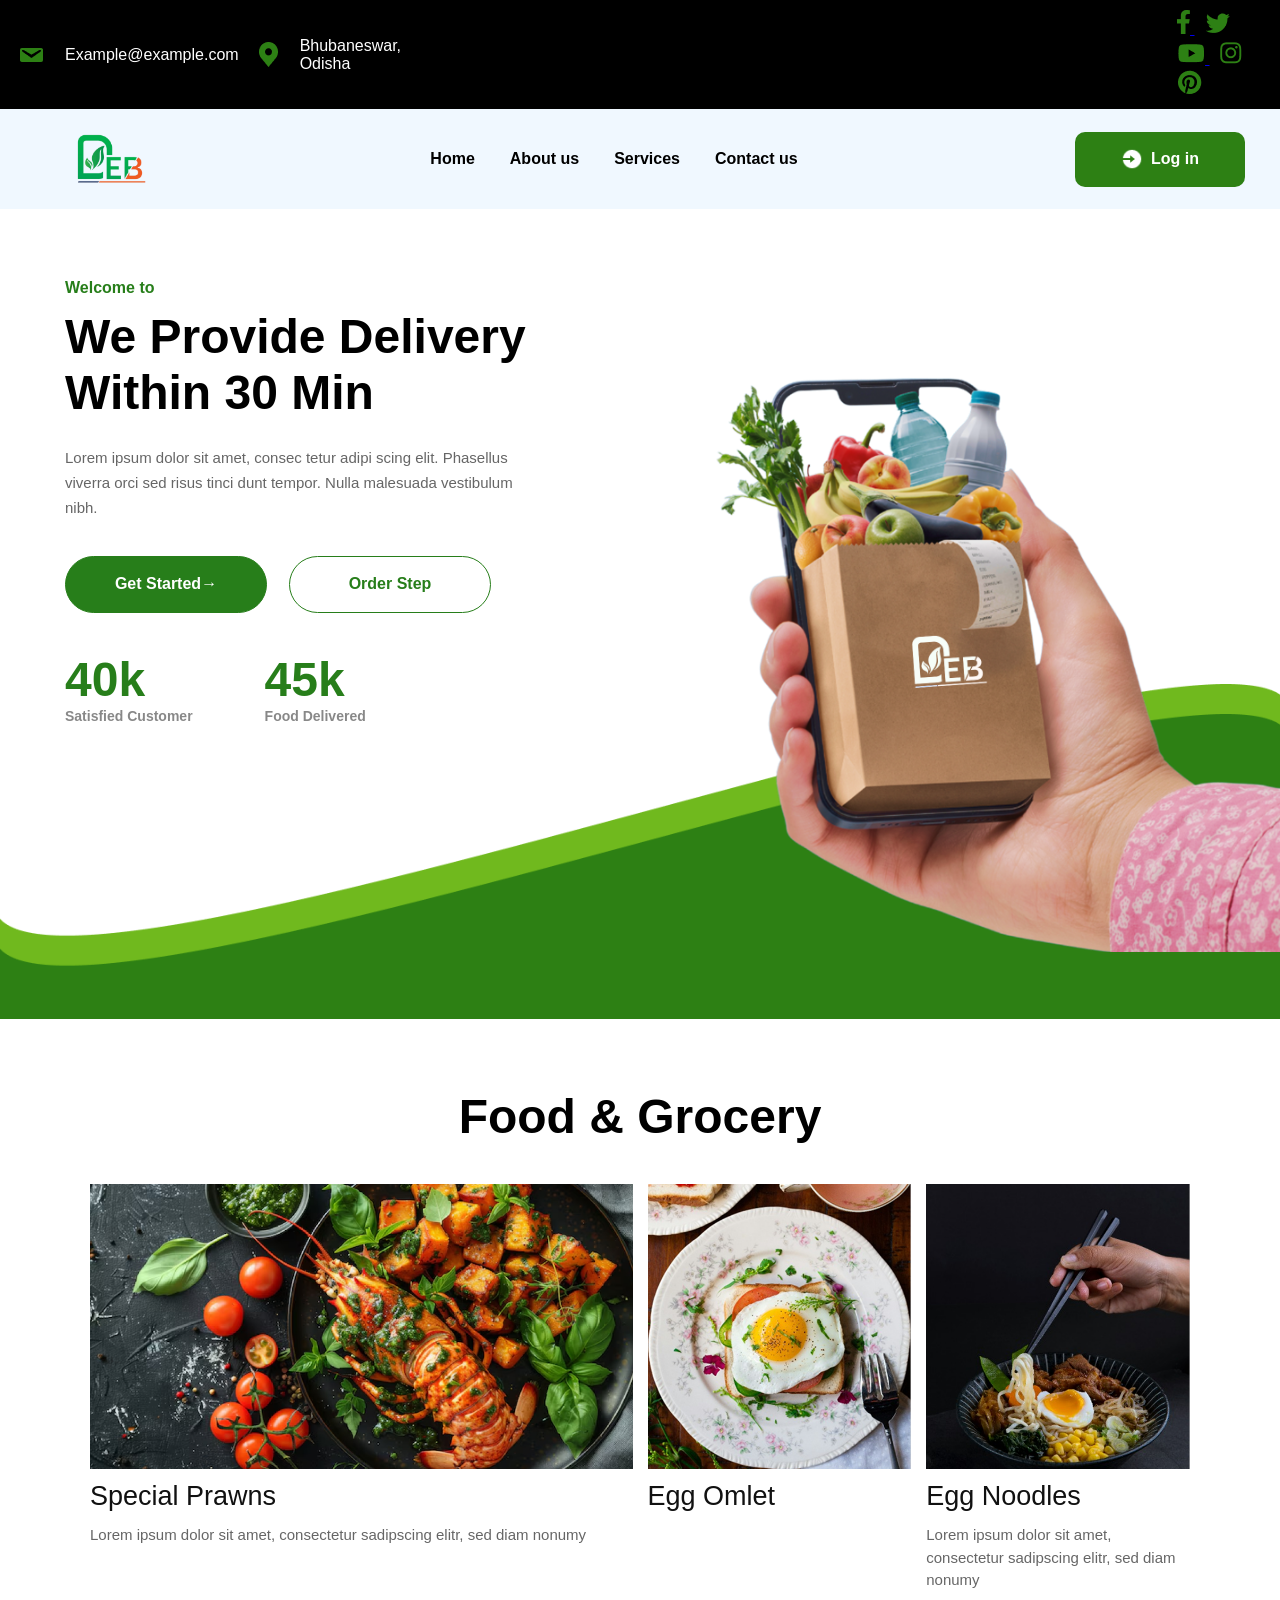
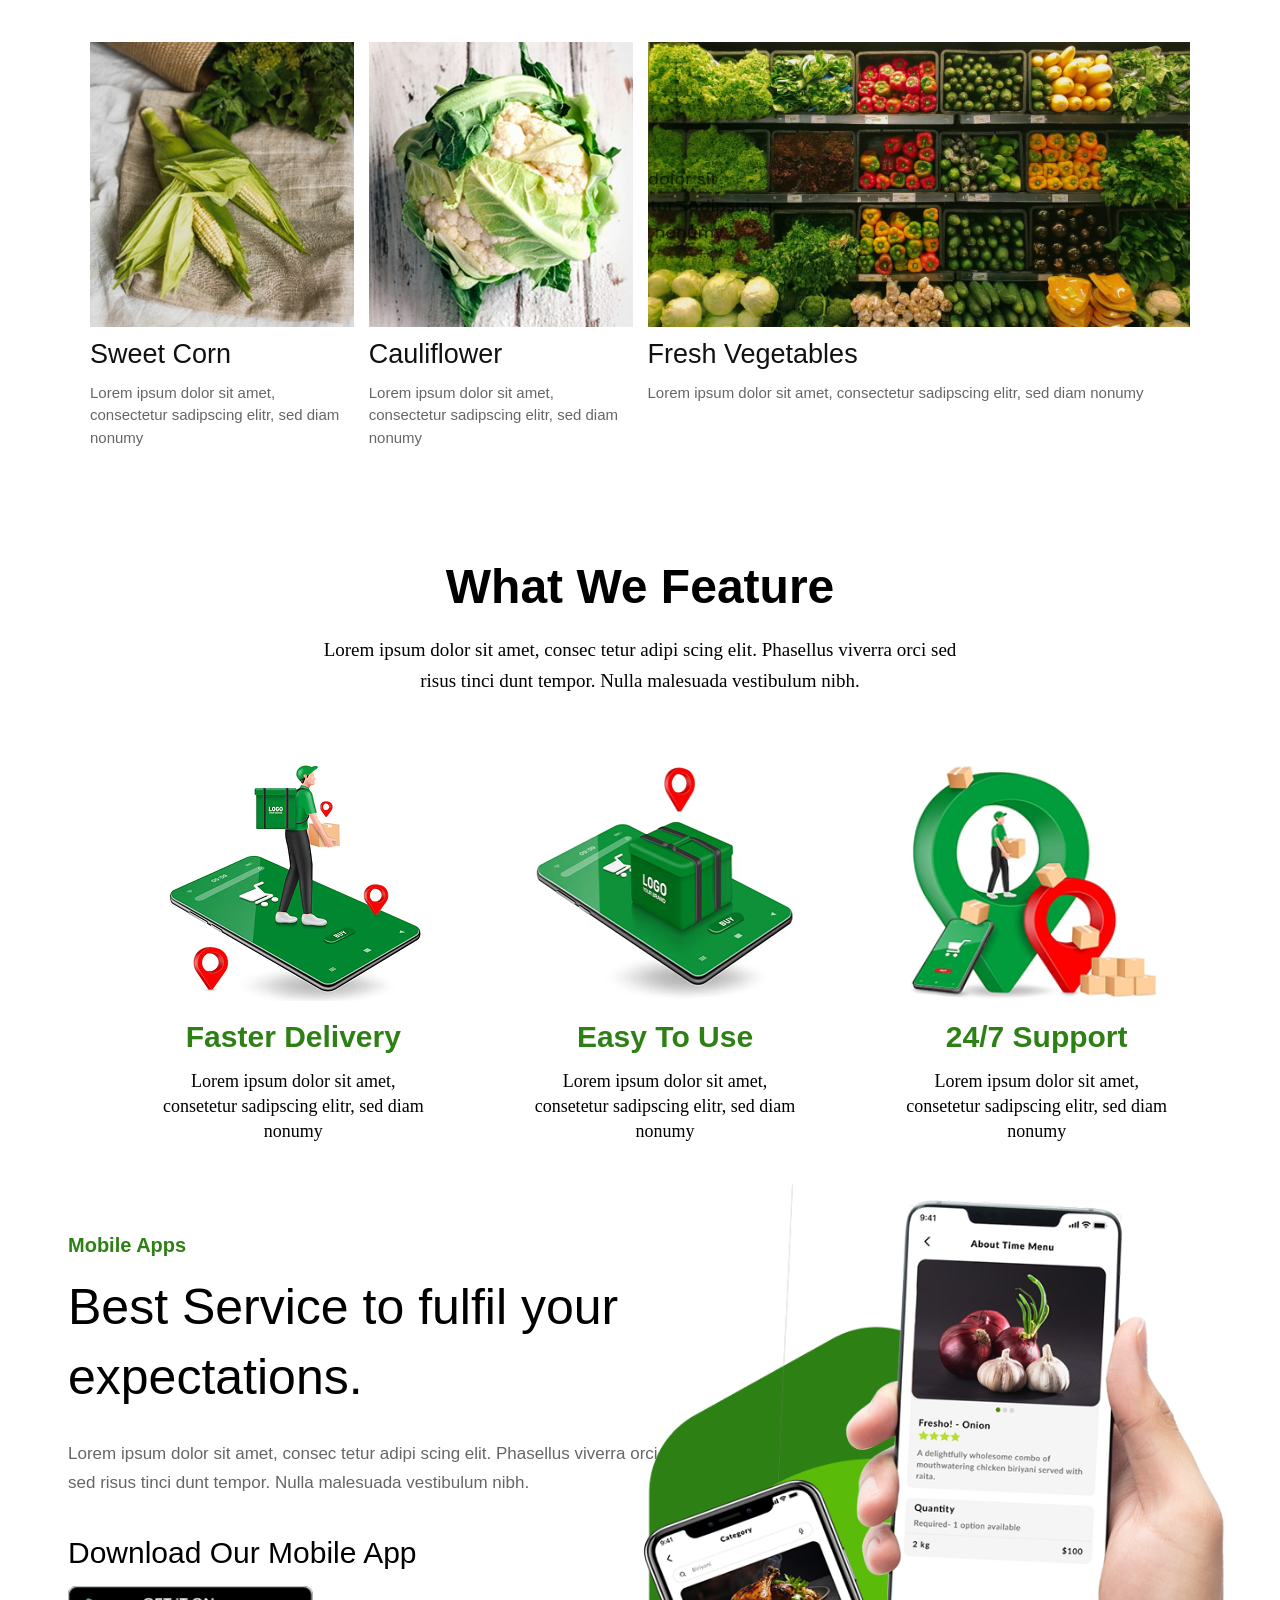
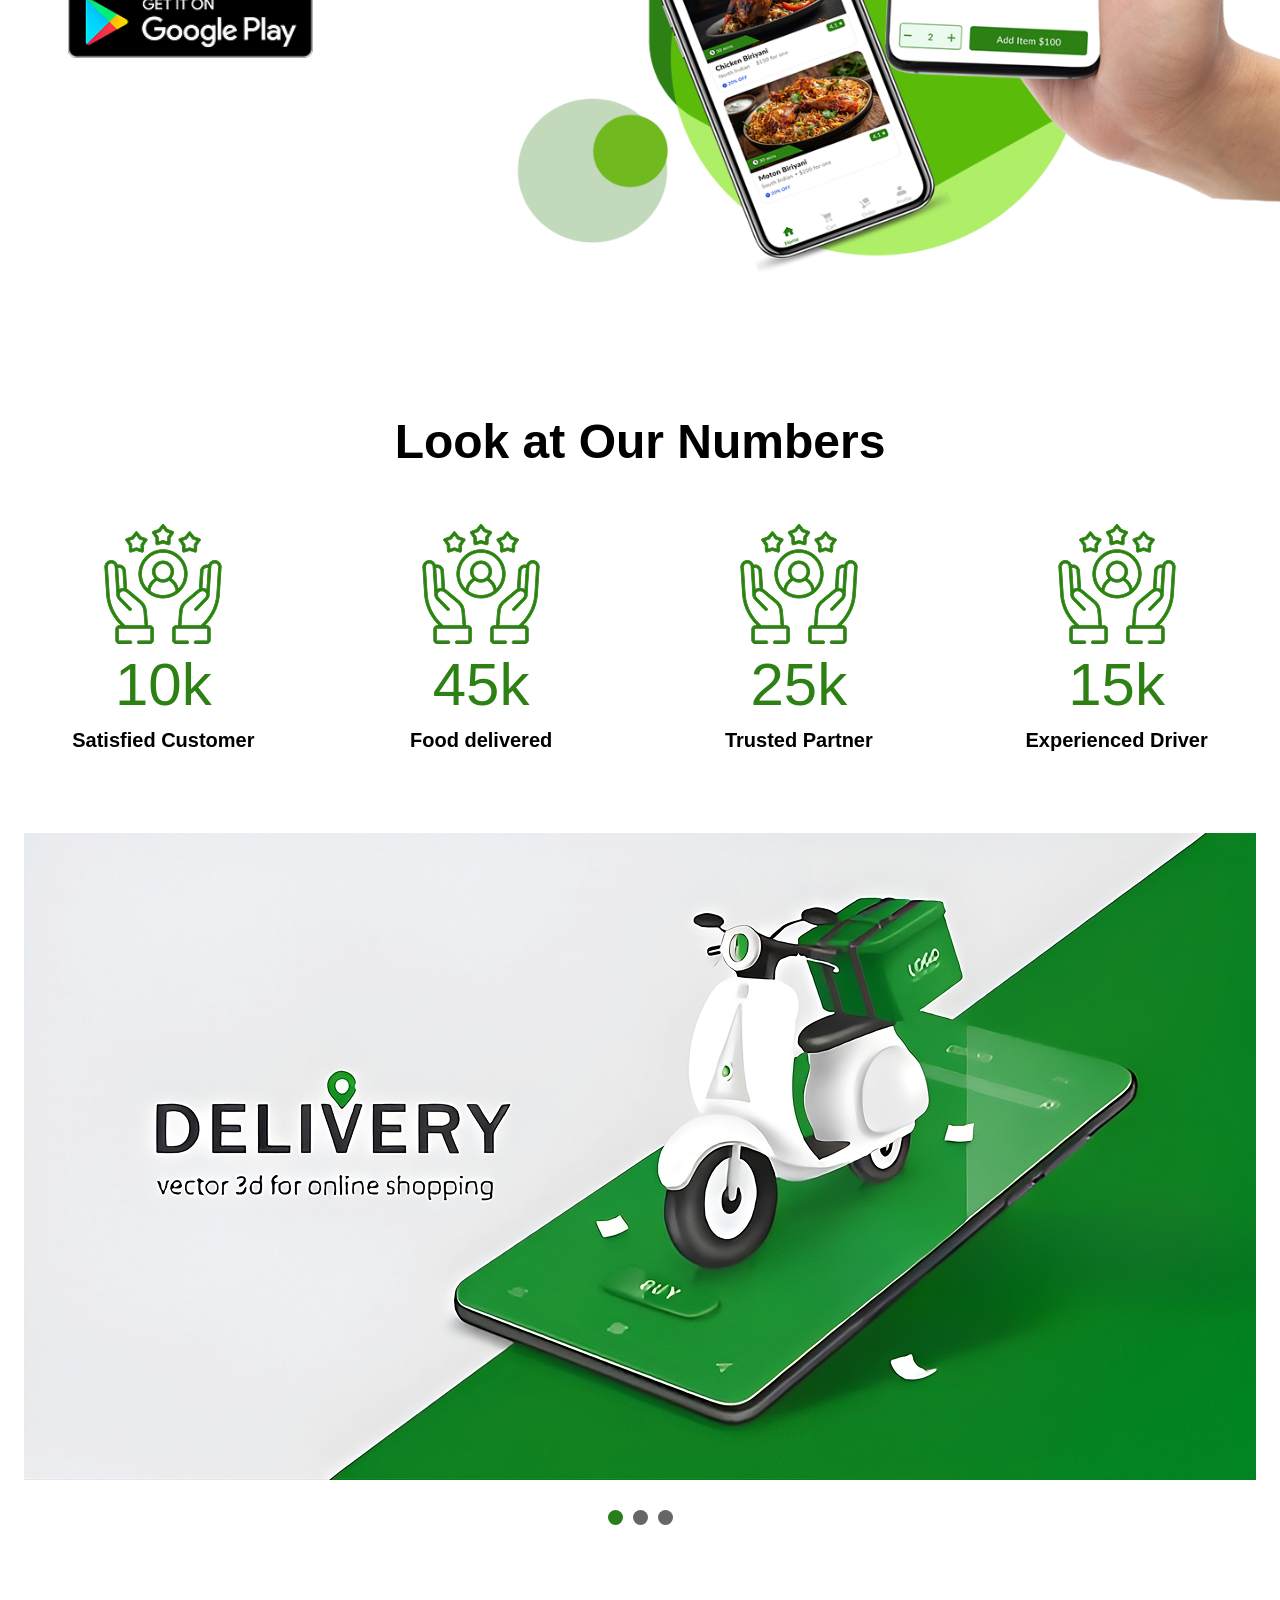
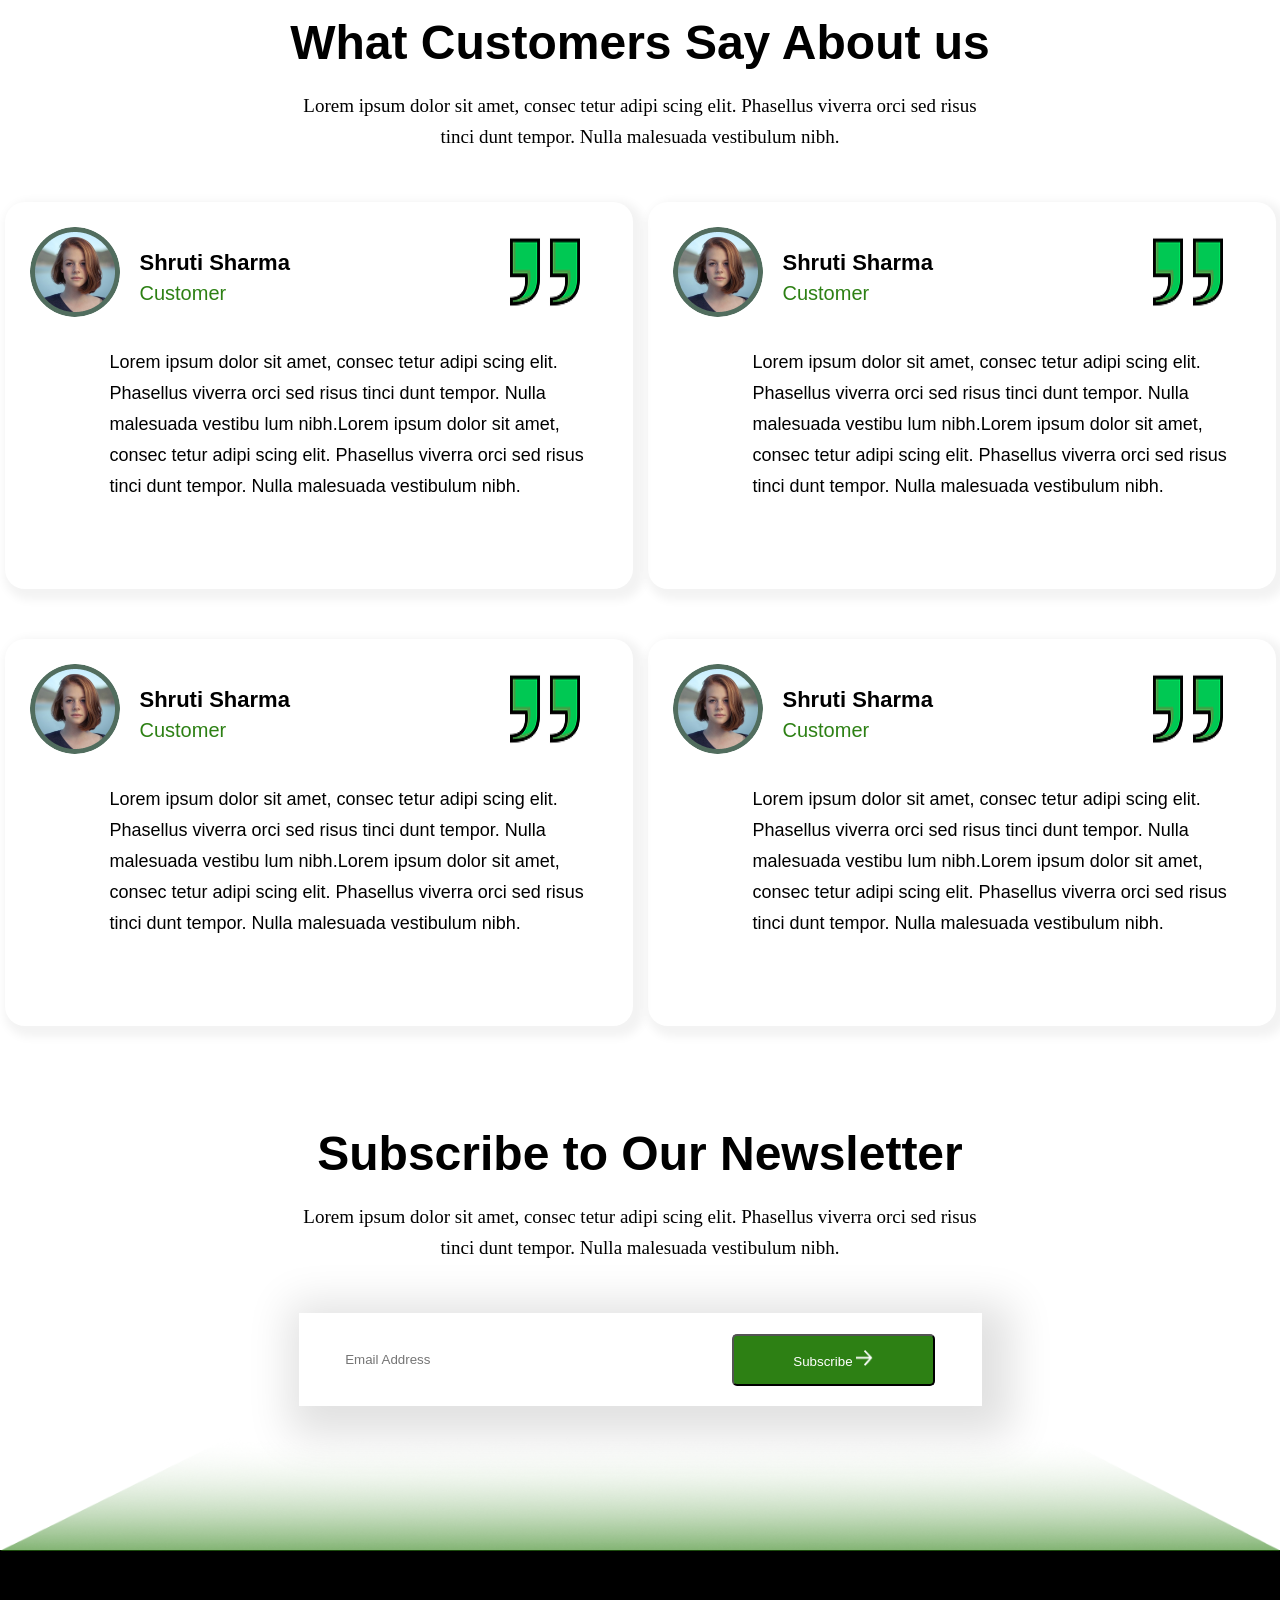
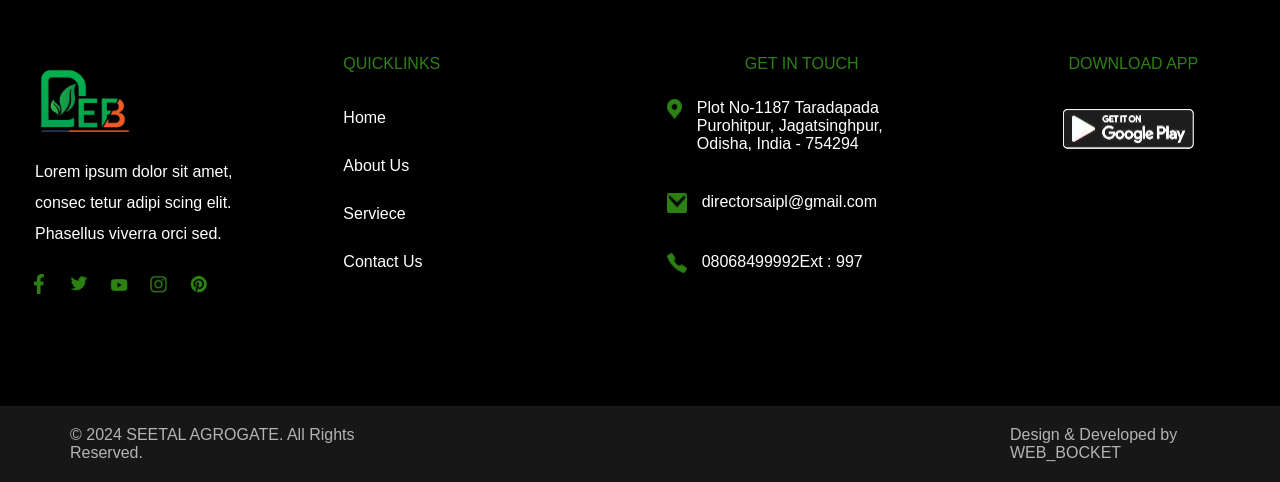
==== commit 7a5dae93: "add header" ====
--- a/Projects/food-grocery-delivery-app/index.html
+++ b/Projects/food-grocery-delivery-app/index.html
@@ -10,7 +10,29 @@
 </head>
 
 <body>
-
+    <div class="header">
+        <div class="email-location">
+        <div class="email"><img src="assets/mail.png" alt="">Example@example.com</div>
+        <div class="location"><img src="assets/map.png" alt="">Bhubaneswar, Odisha</div>
+        </div>
+        <div class="social-links">
+            <a href="https://facebook.com">
+                <img src="assets/facebook.png"  alt="Facebook">
+            </a>
+            <a href="https://twitter.com">
+                <img src="assets/twitter.png" alt="Twitter">
+            </a>
+            <a href="https://youtube.com">
+                <img src="assets/youtube.png" alt="YouTube">
+            </a>
+            <a href="https://instagram.com">
+                <img src="assets/instagram.png" alt="Instagram">
+            </a>
+            <a href="https://pintrest.com">
+                <img src="assets/pintrest.png" alt="Pinterest">
+            </a>
+        </div>
+    </div>
     <header>
         <nav>
 
--- a/Projects/food-grocery-delivery-app/style.css
+++ b/Projects/food-grocery-delivery-app/style.css
@@ -8,7 +8,41 @@
     width: 100%;
     font-family: Lato, sans-serif;
 }
-
+.header {
+    display: flex;
+    padding: 10px;
+    background-color: #000;
+    color: white;
+    flex-direction: row;
+    align-items: center;
+    justify-content: center;
+}
+.email-location{
+    display: flex;
+    flex-direction: row;
+    align-items: center;
+    justify-content: space-between;
+}
+.email {
+    display: flex;
+    align-items: center;
+    gap: 22px;
+    padding: 10px;
+}
+.location {
+    display: flex;
+    align-items: center;
+    gap: 22px;
+    padding: 10px;
+}
+.social-links{
+    margin-left: 60%;
+    align-items: center;
+    justify-content: center;
+}
+.social-links img{
+    margin-left: 10px;
+}
 header {
     width: 100%;
     height: 100px;
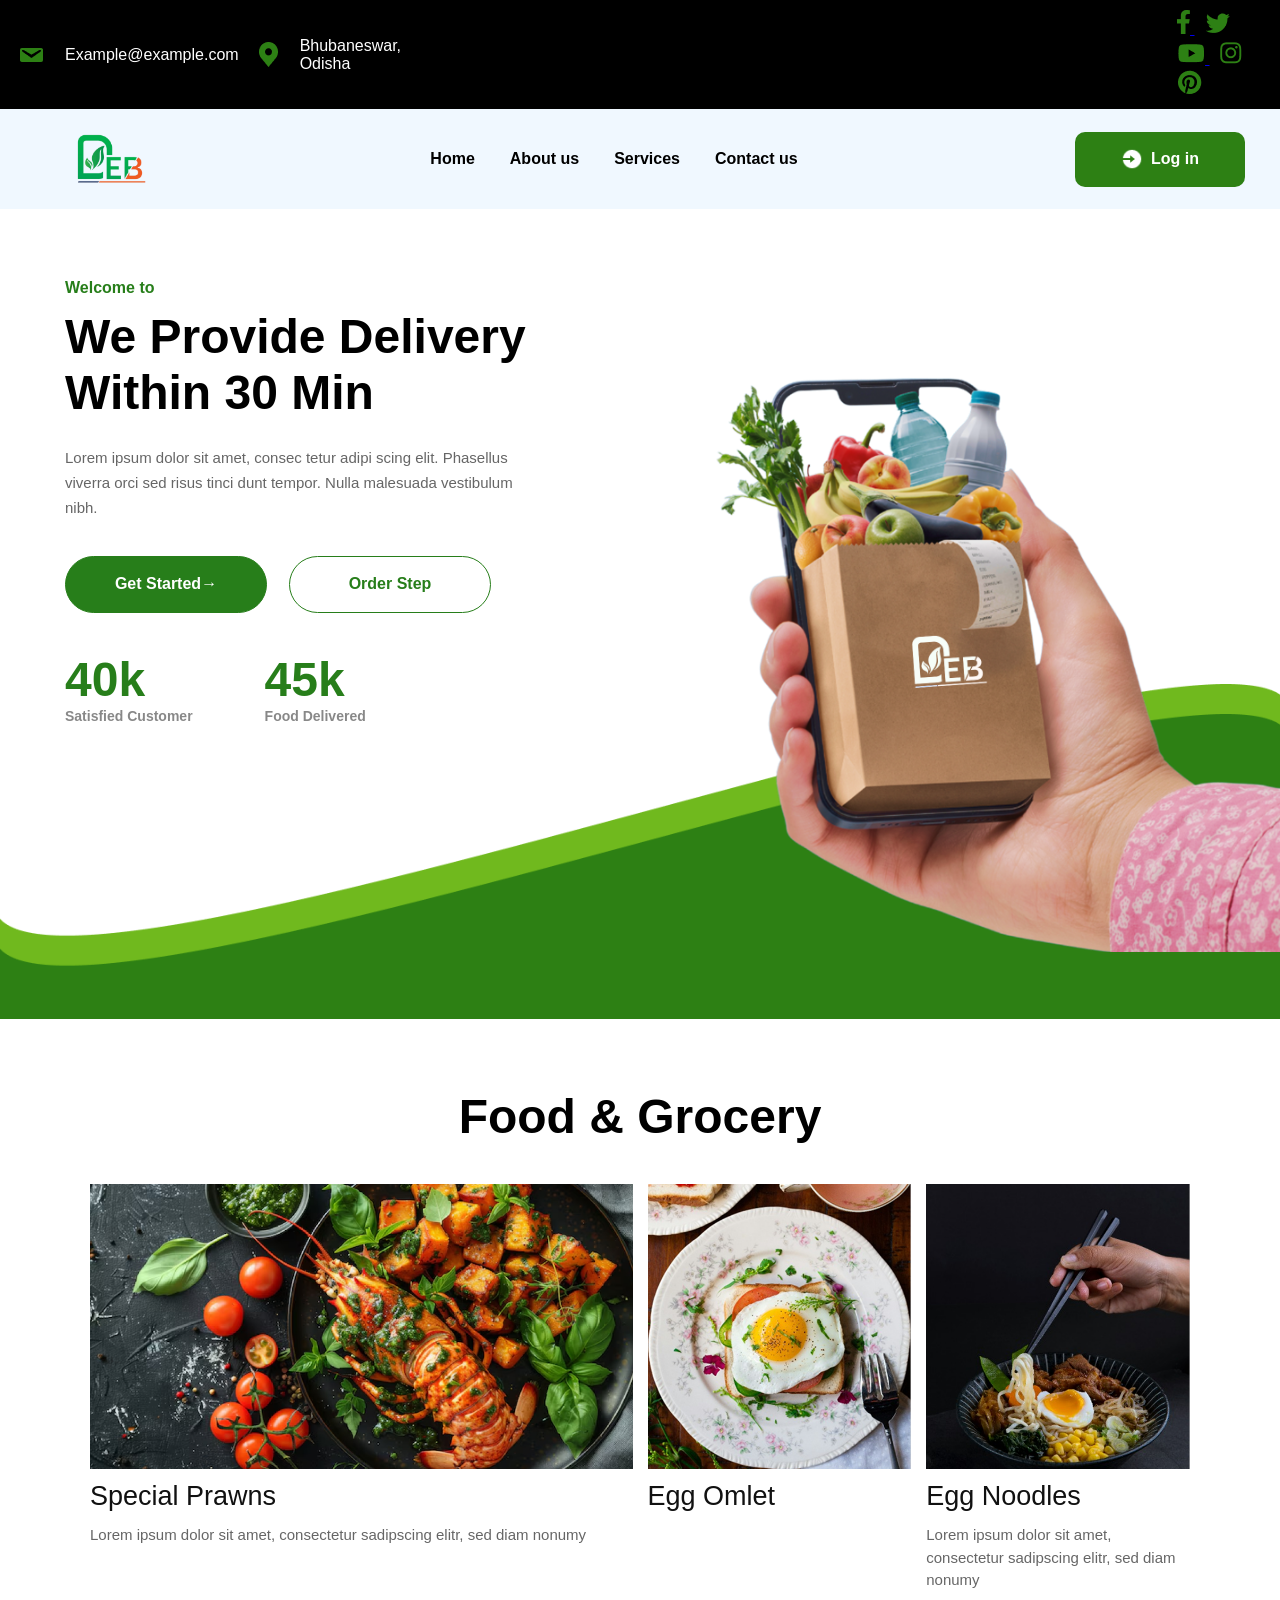
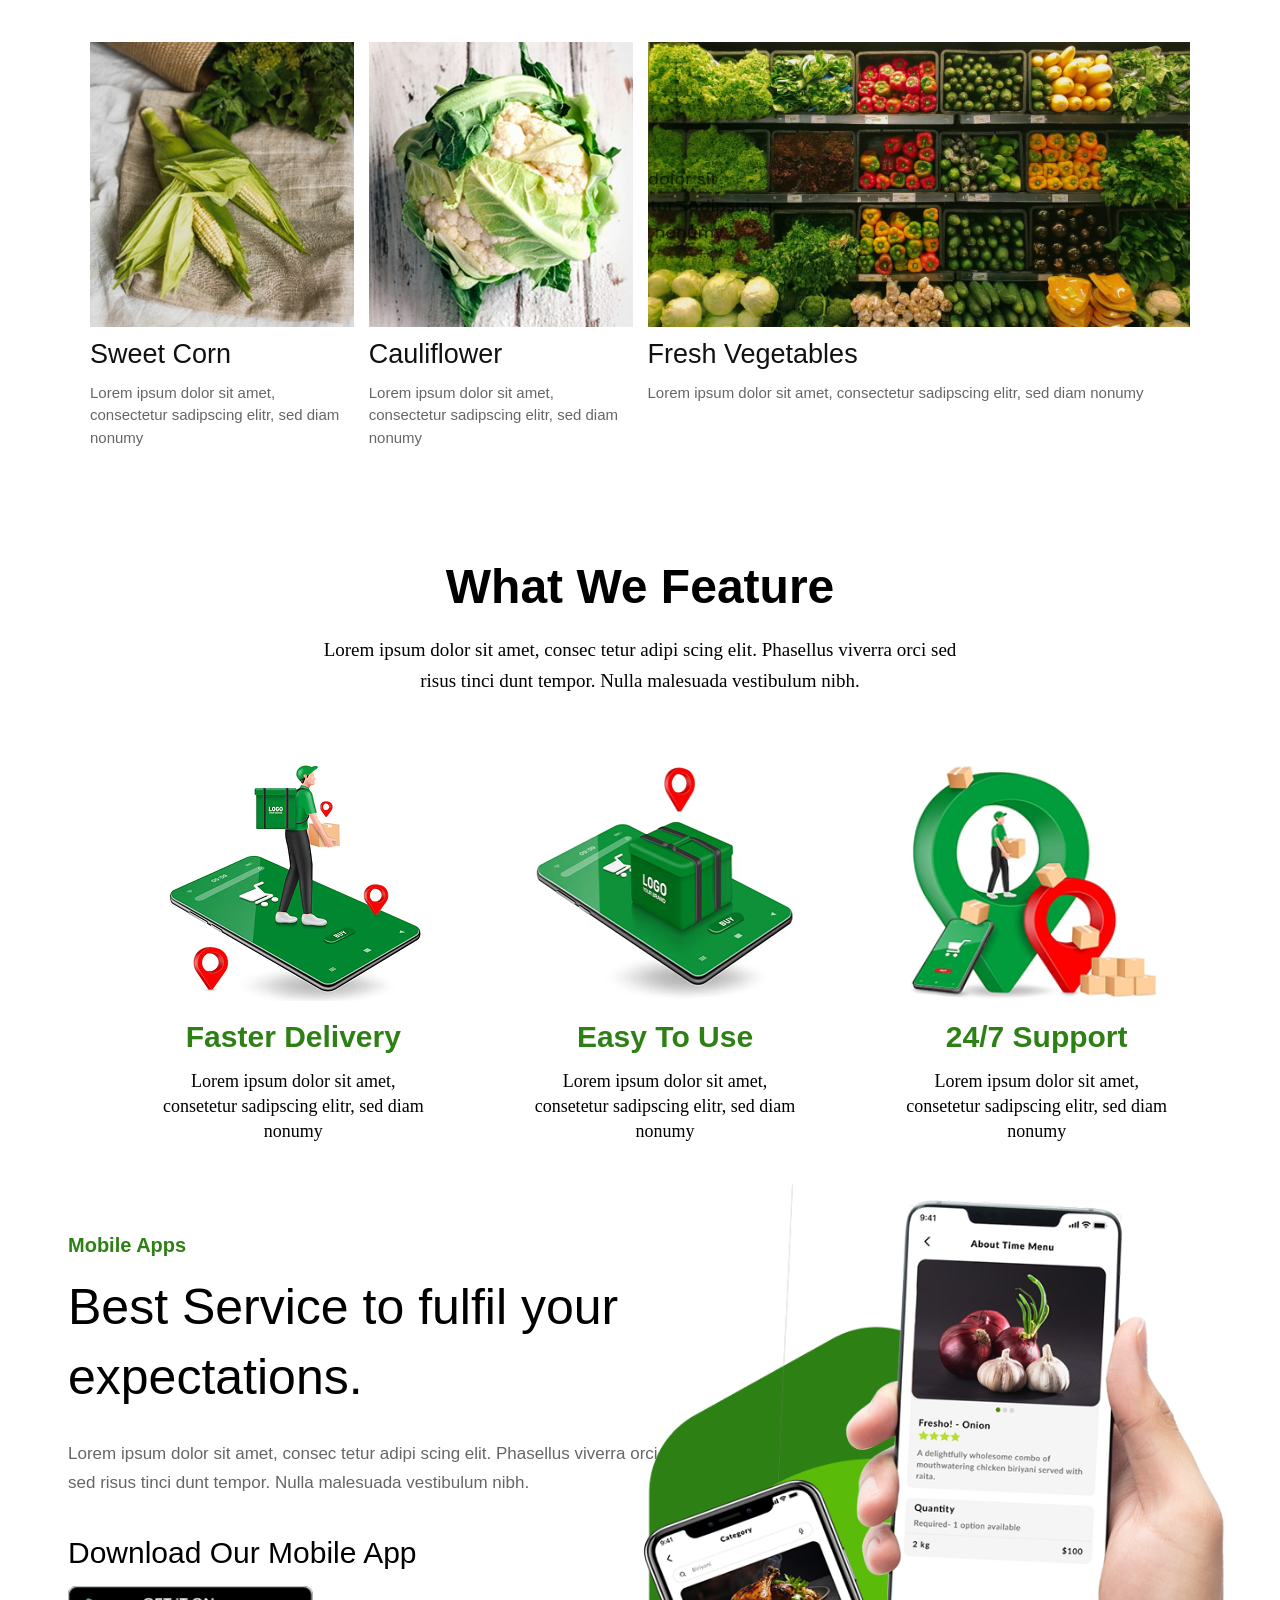
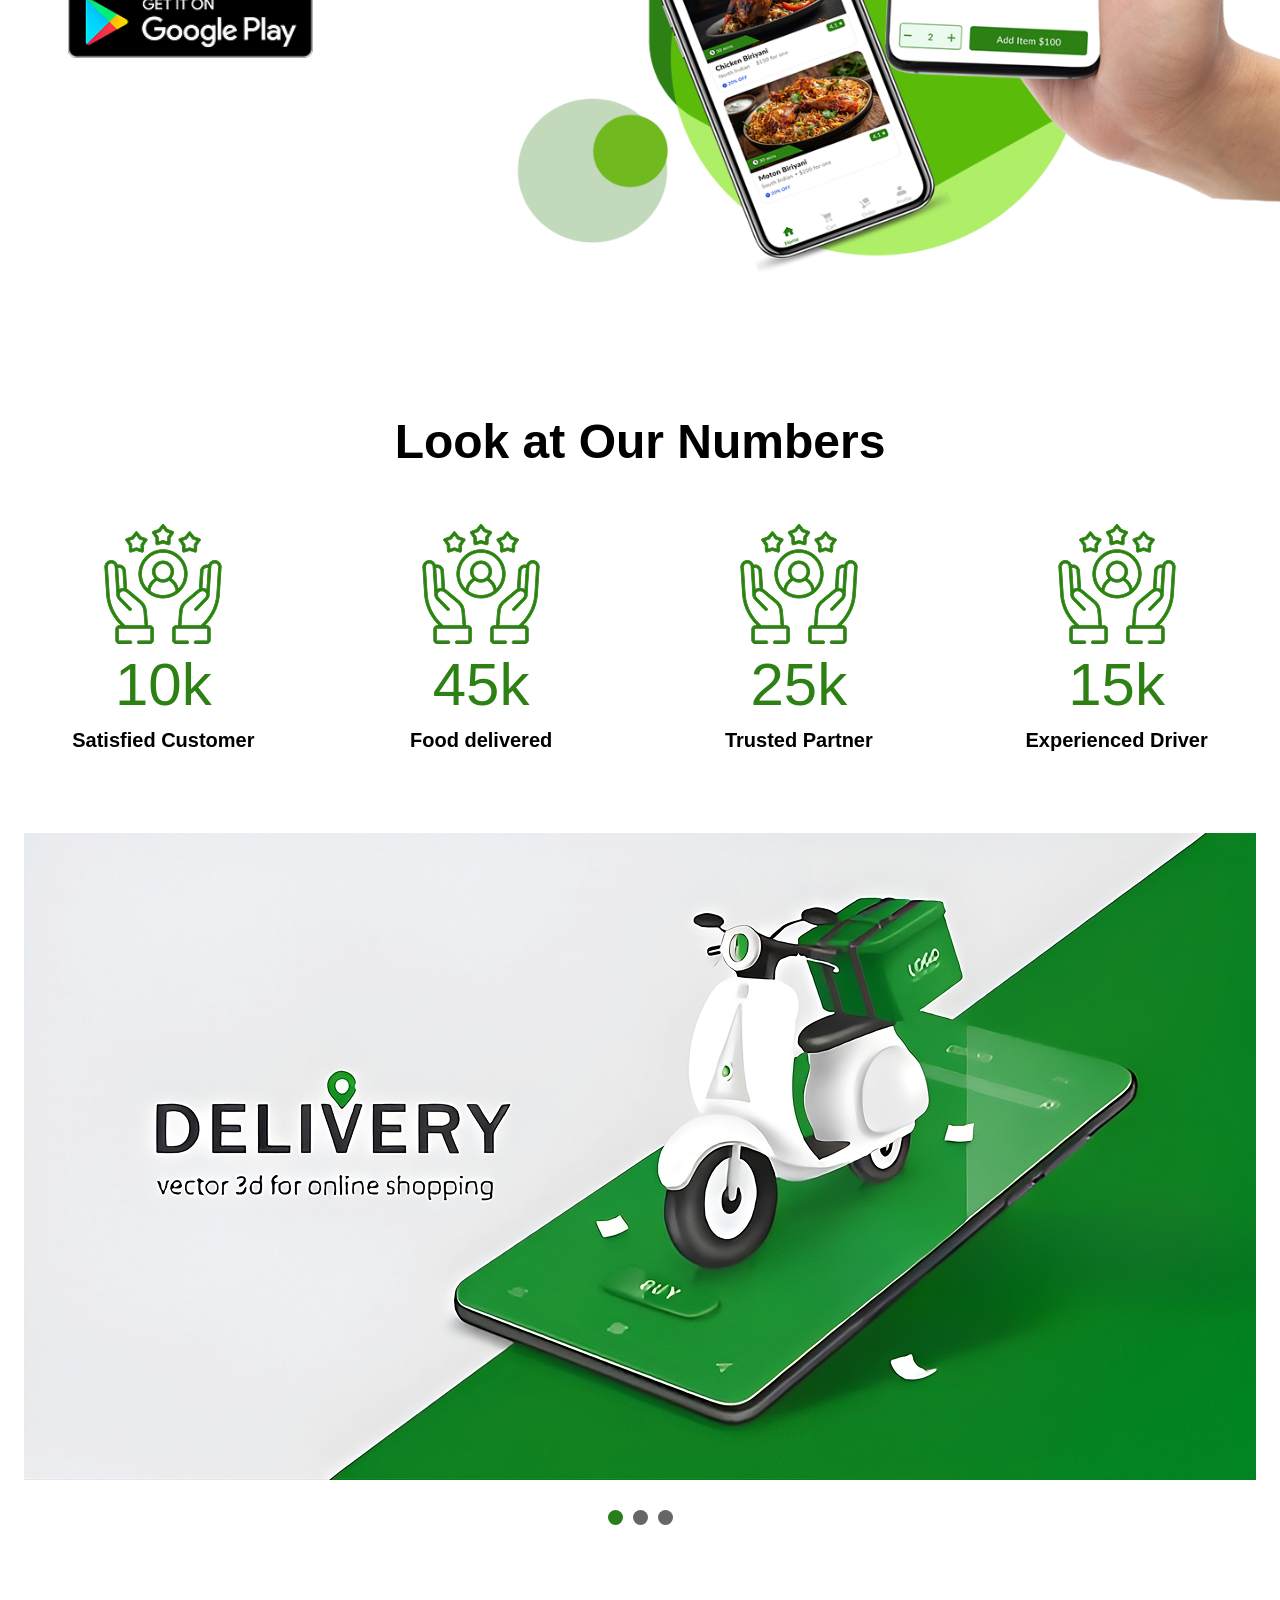
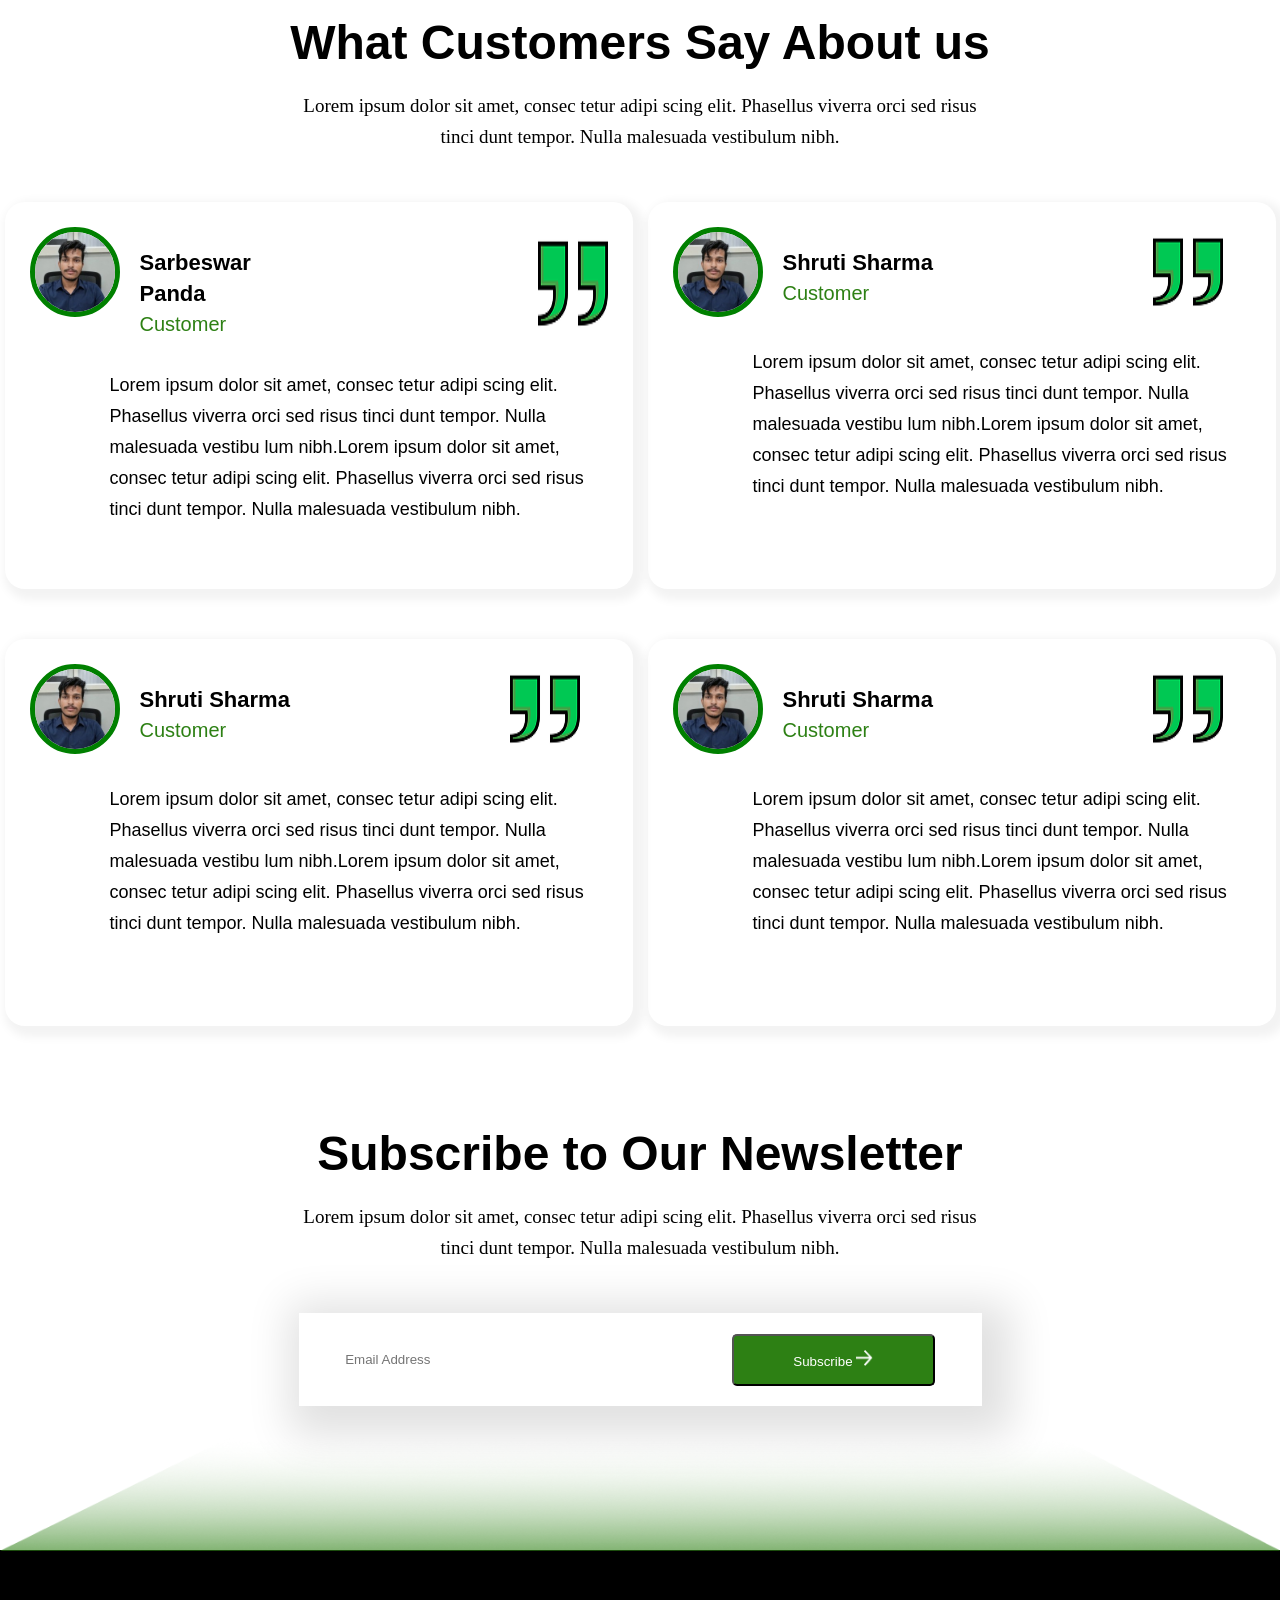
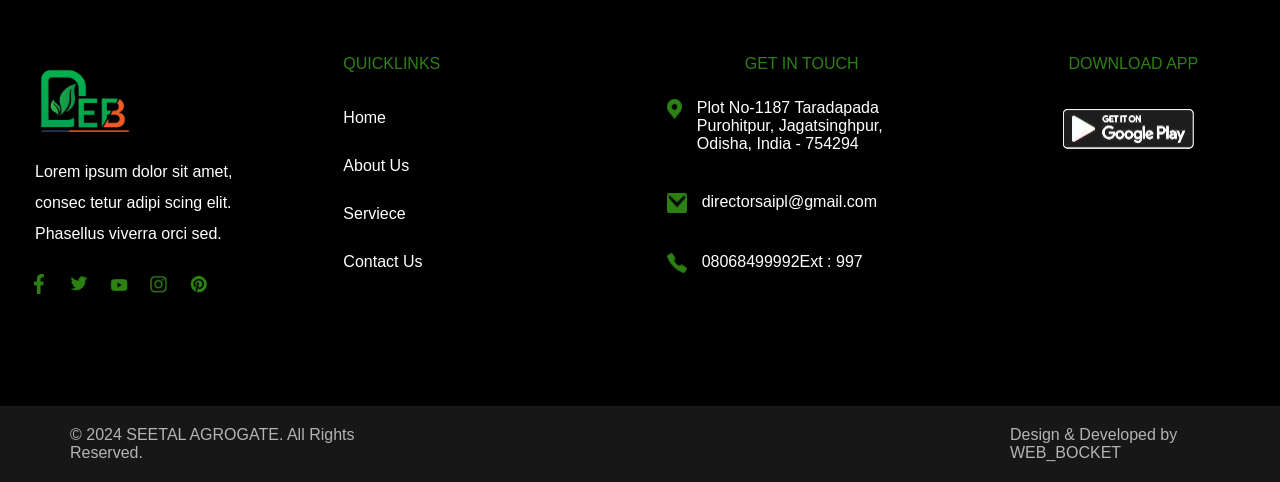
==== commit 82c1c9a1: "add header" ====
--- a/Projects/food-grocery-delivery-app/index.html
+++ b/Projects/food-grocery-delivery-app/index.html
@@ -253,9 +253,9 @@
     <section class="review">
         <div class="review-card">
             <div class="top">
-                <img class="customer-profile-pic" src="assets/Frame 1168.png" alt="">
+                <img class="customer-profile-pic" src="assets/sarbeswar.png" alt="">
                 <div>
-                    <div class="customer-name">Shruti Sharma</div>
+                    <div class="customer-name">Sarbeswar Panda</div>
                     <div class="customer">Customer</div>
                 </div>
                 <img class="quote-img" src="assets/close 1.png" alt="">
@@ -269,7 +269,7 @@
         </div>
         <div class="review-card">
             <div class="top">
-                <img class="customer-profile-pic" src="assets/Frame 1168.png" alt="">
+                <img class="customer-profile-pic" src="assets/sarbeswar.png" alt="">
                 <div>
                     <div class="customer-name">Shruti Sharma</div>
                     <div class="customer">Customer</div>
@@ -285,7 +285,7 @@
         </div>
         <div class="review-card">
             <div class="top">
-                <img class="customer-profile-pic" src="assets/Frame 1168.png" alt="">
+                <img class="customer-profile-pic" src="assets/sarbeswar.png" alt="">
                 <div>
                     <div class="customer-name">Shruti Sharma</div>
                     <div class="customer">Customer</div>
@@ -301,7 +301,7 @@
         </div>
         <div class="review-card">
             <div class="top">
-                <img class="customer-profile-pic" src="assets/Frame 1168.png" alt="">
+                <img class="customer-profile-pic" src="assets/sarbeswar.png" alt="">
                 <div>
                     <div class="customer-name">Shruti Sharma</div>
                     <div class="customer">Customer</div>
--- a/Projects/food-grocery-delivery-app/style.css
+++ b/Projects/food-grocery-delivery-app/style.css
@@ -605,7 +605,8 @@
 .customer-profile-pic {
     width: 90px;
     height: 90px;
-    border-radius: 200px;
+    border-radius: 50px;
+    border: 5px solid green;
 }
 
 .customer-name {
